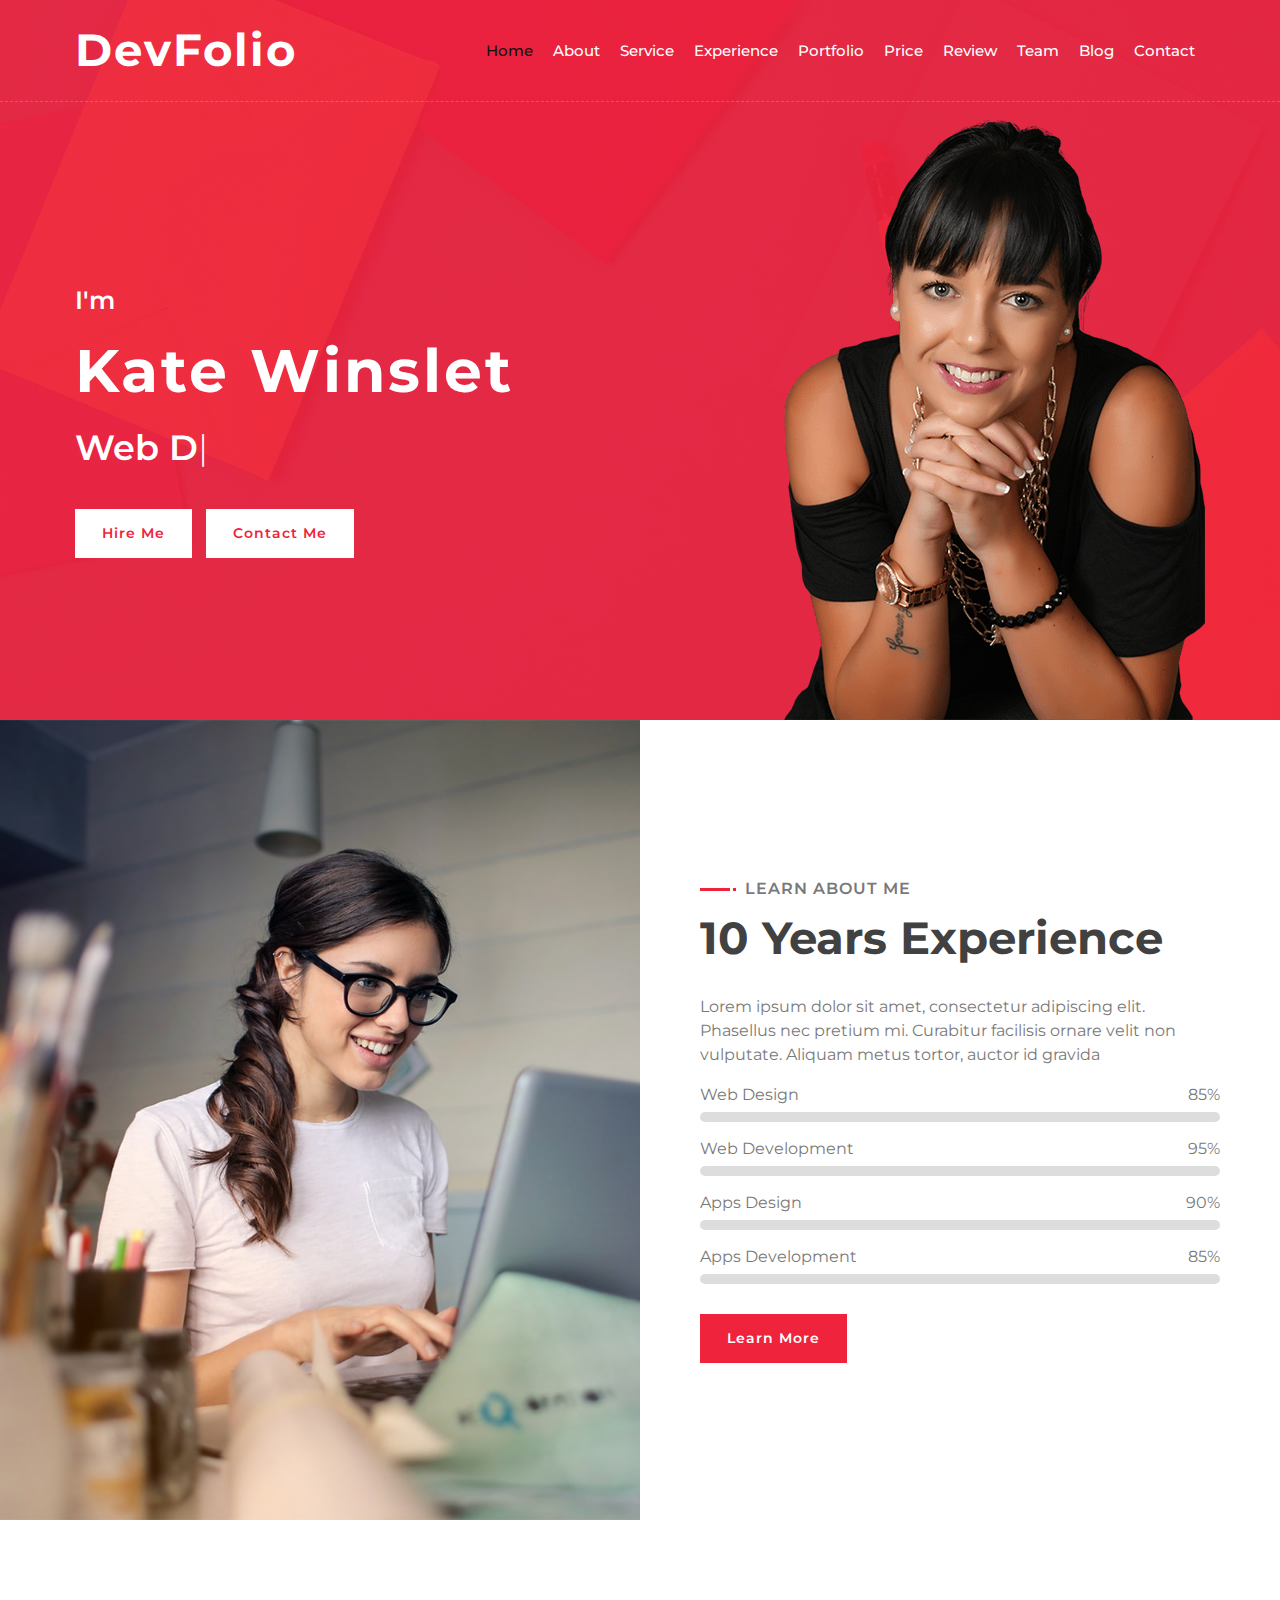
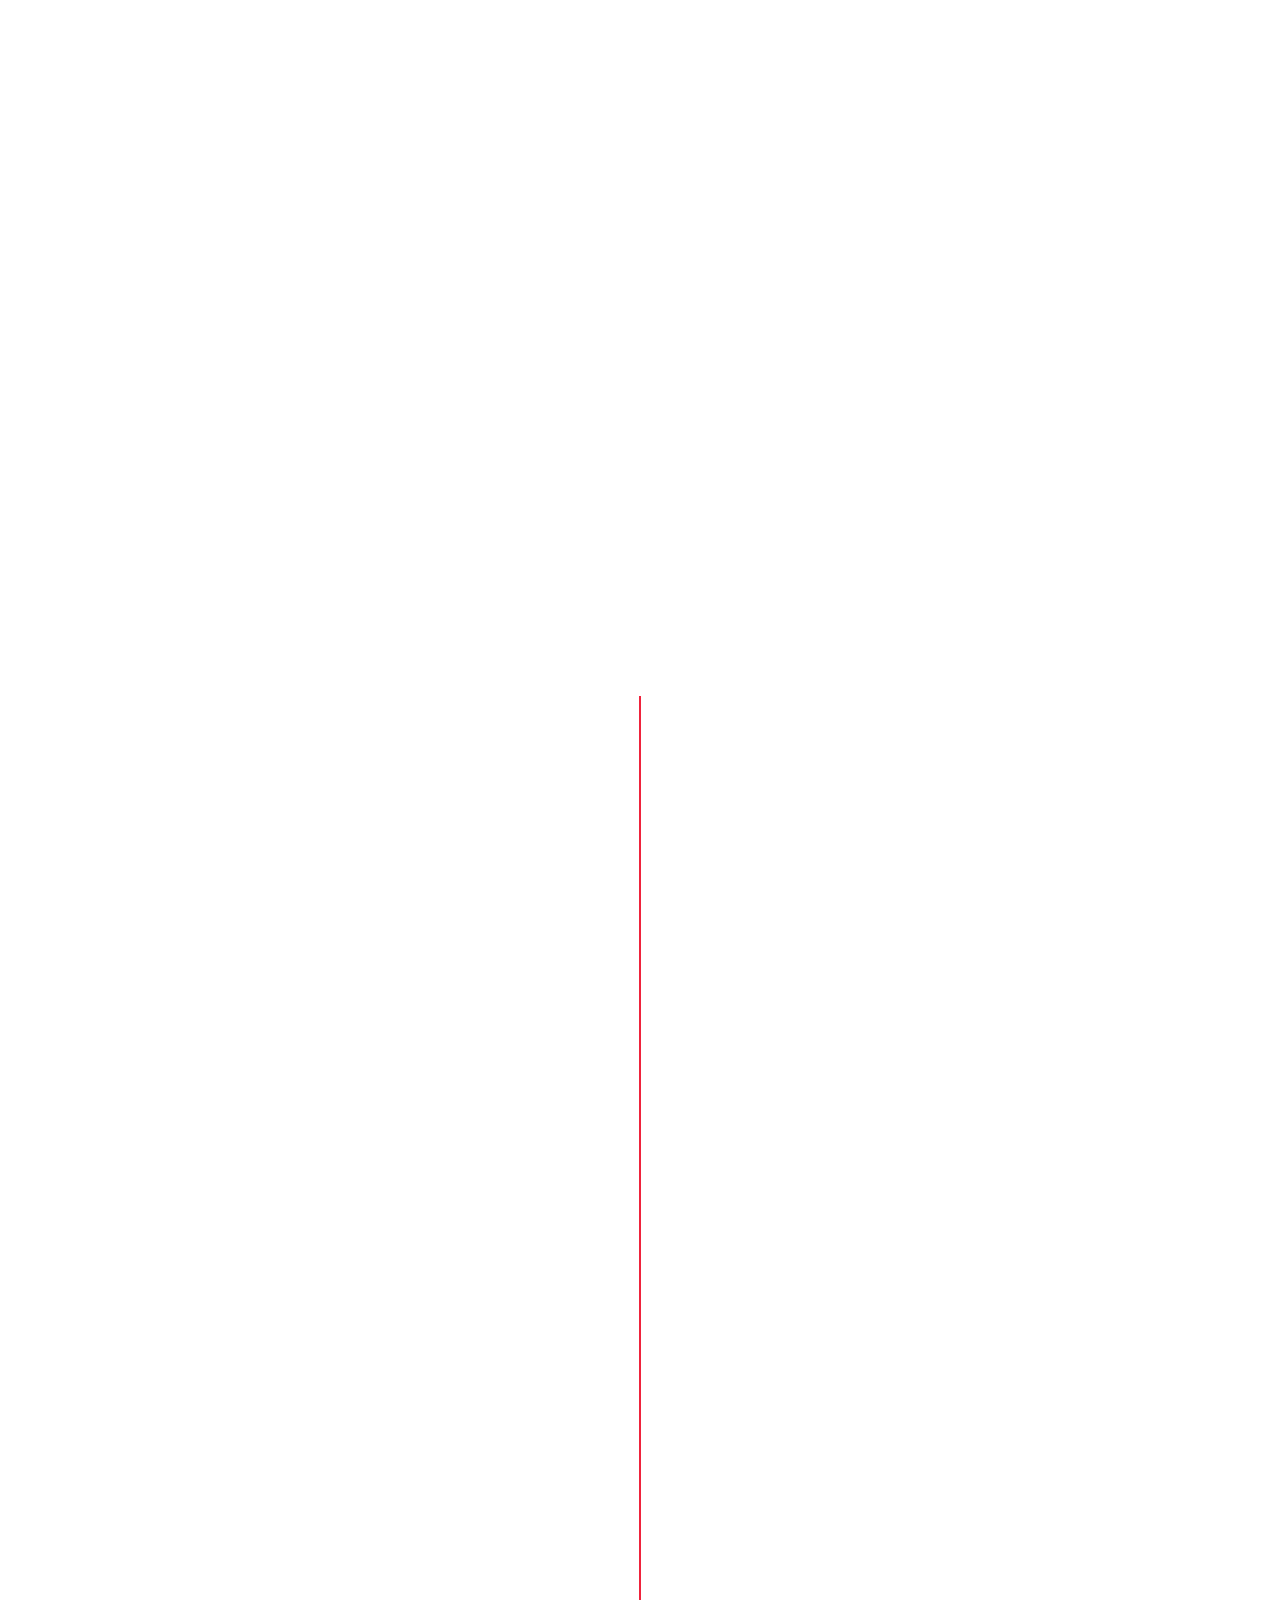
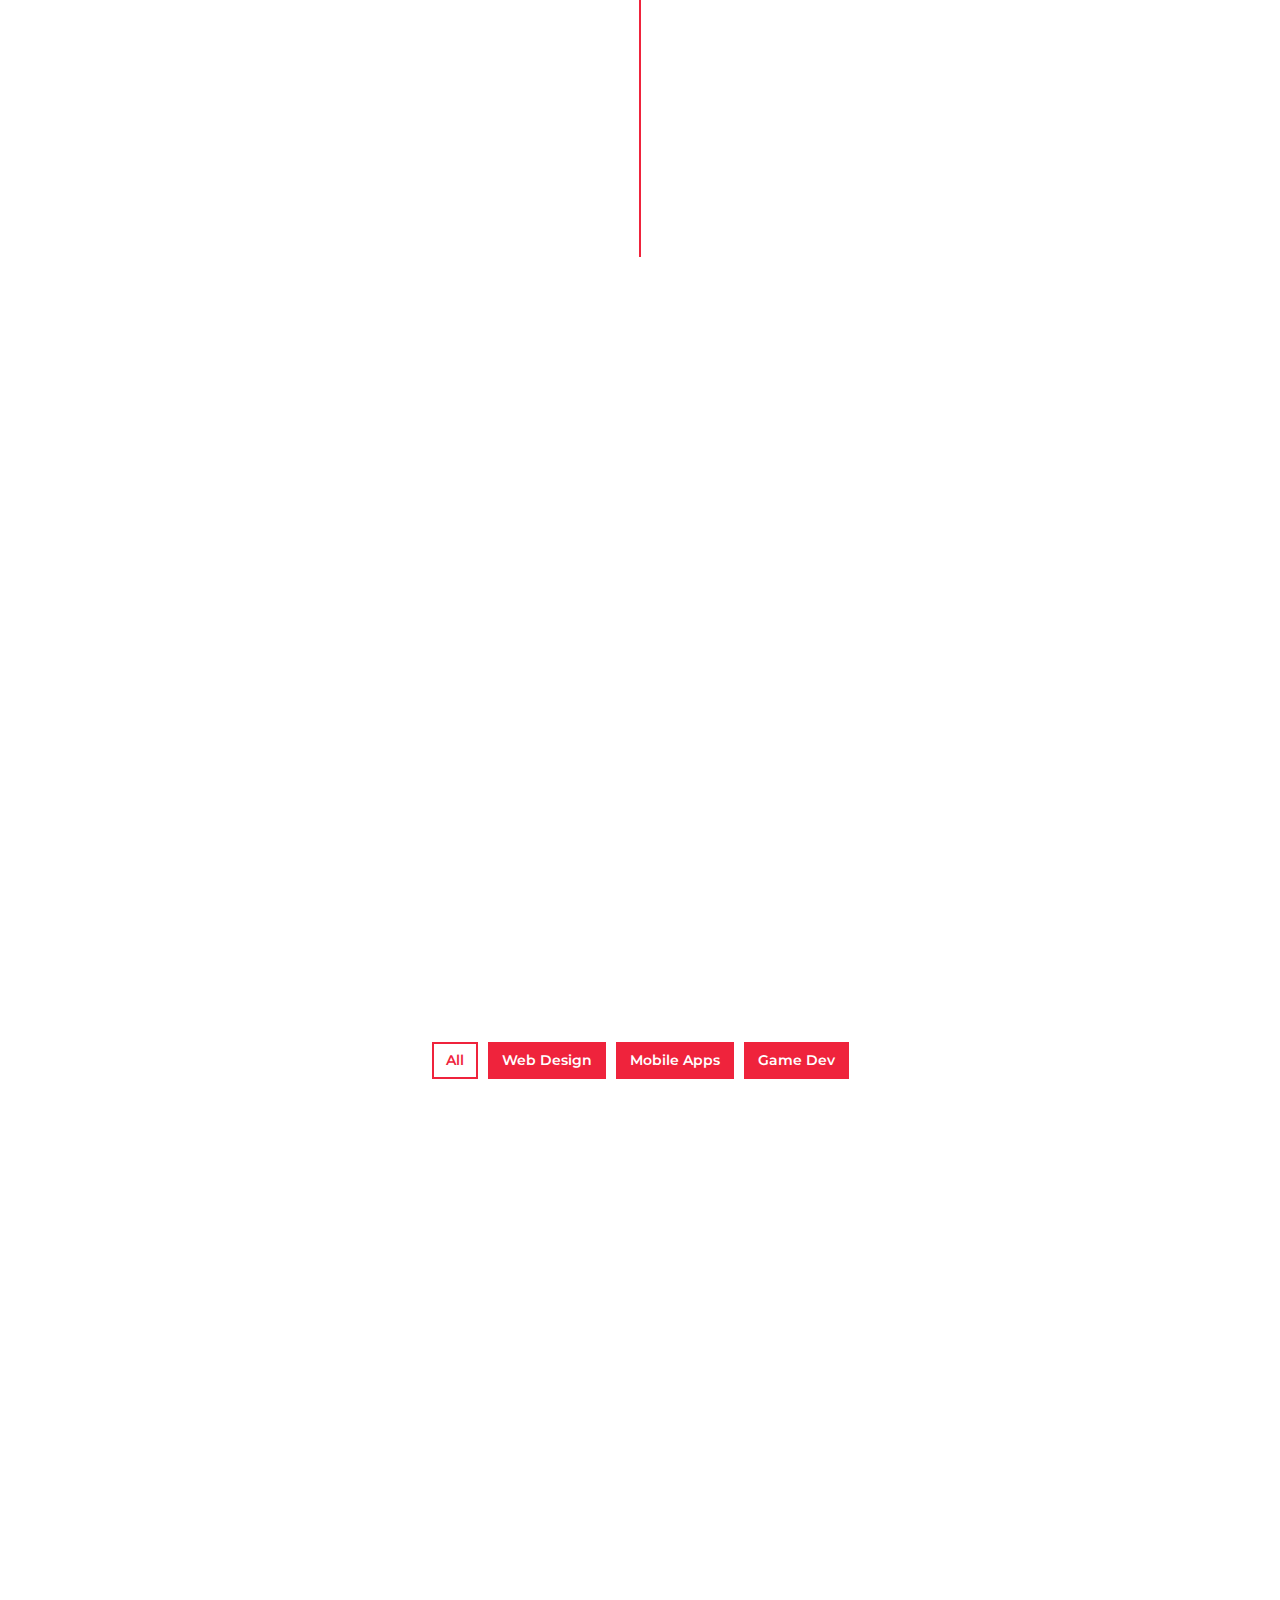
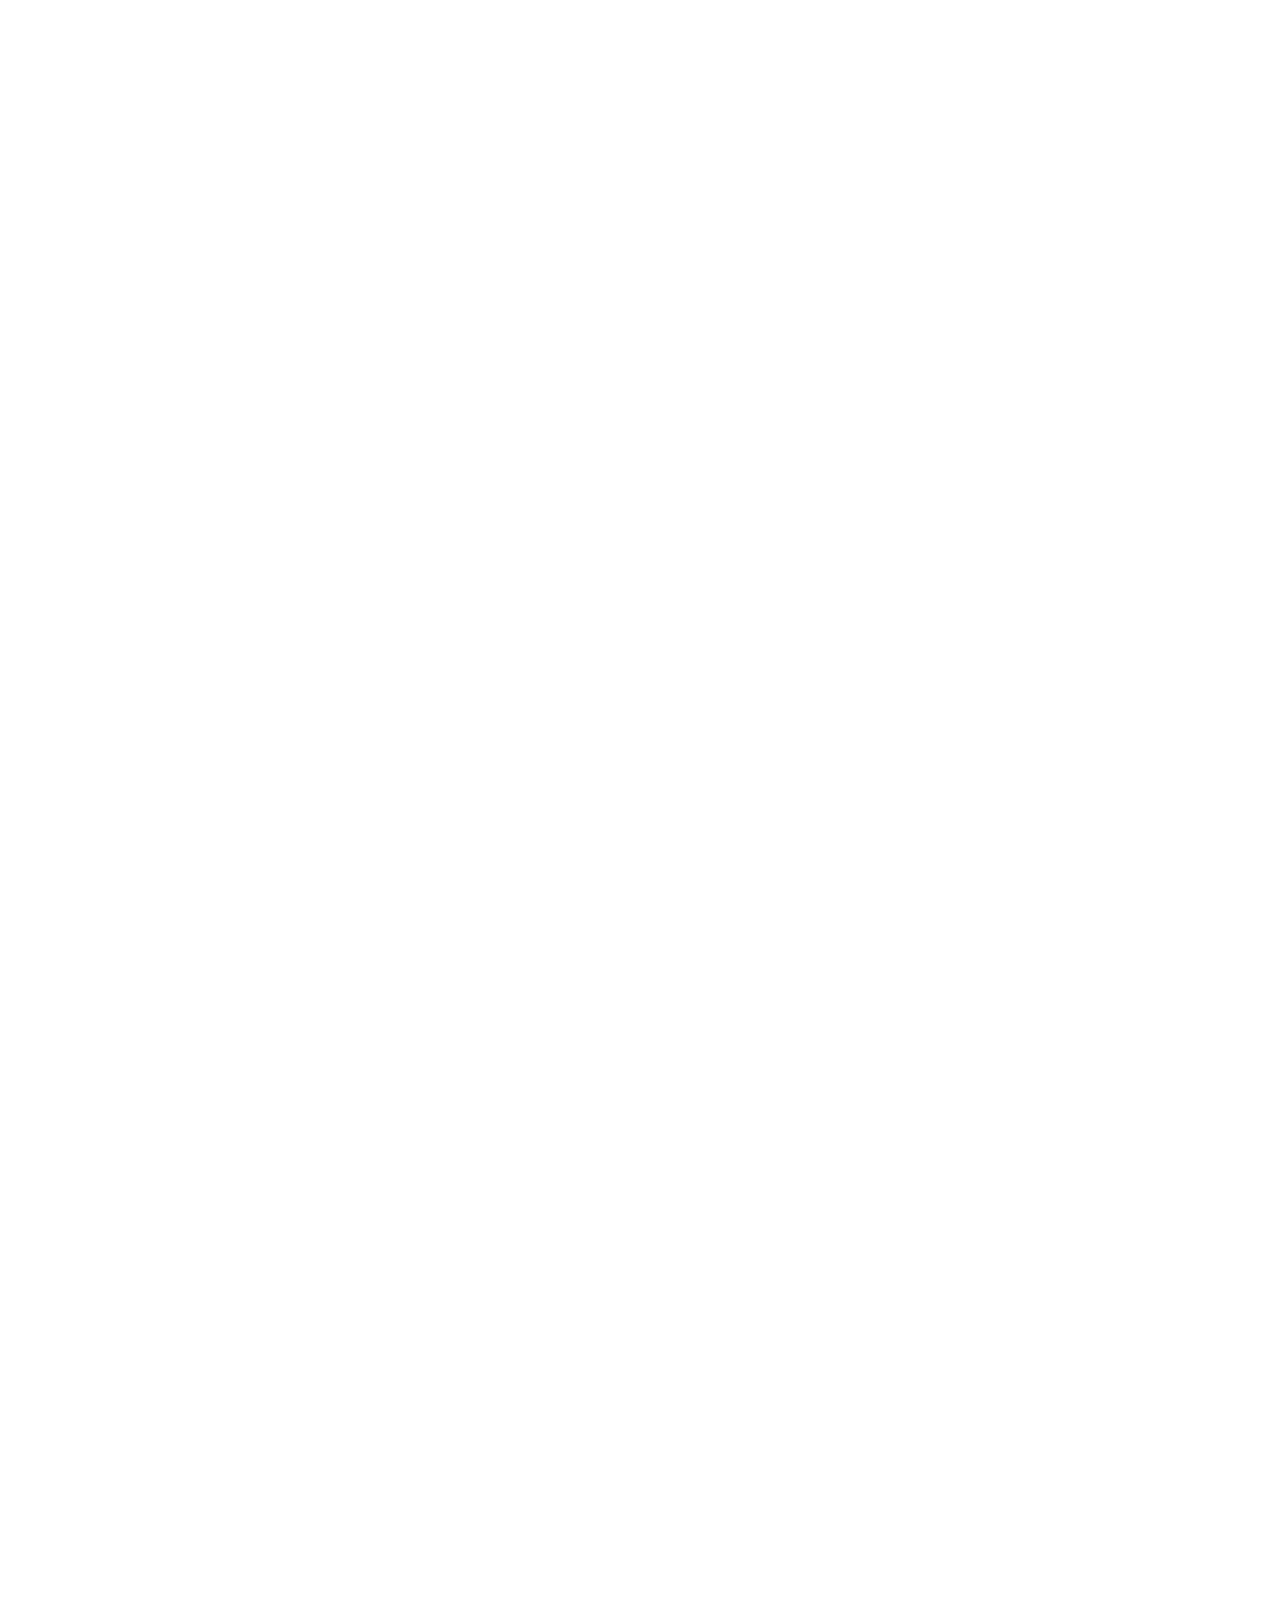
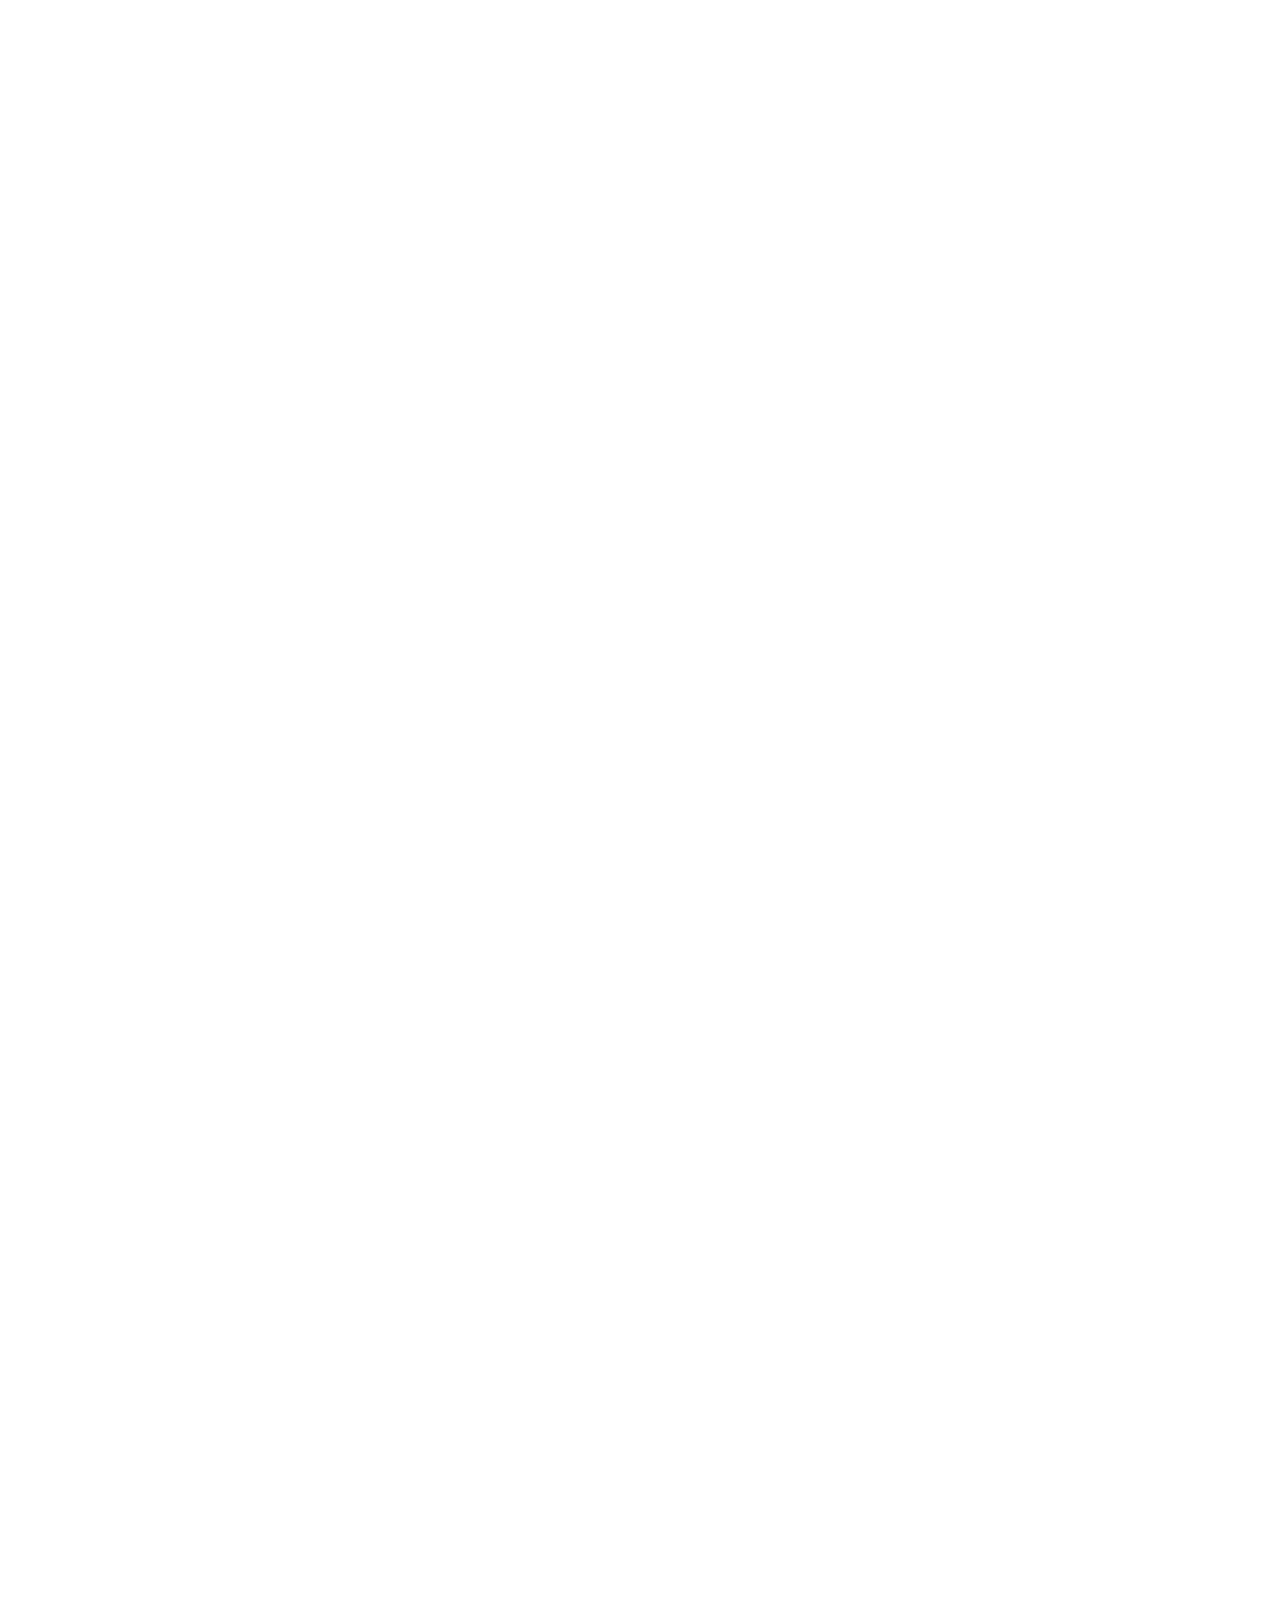
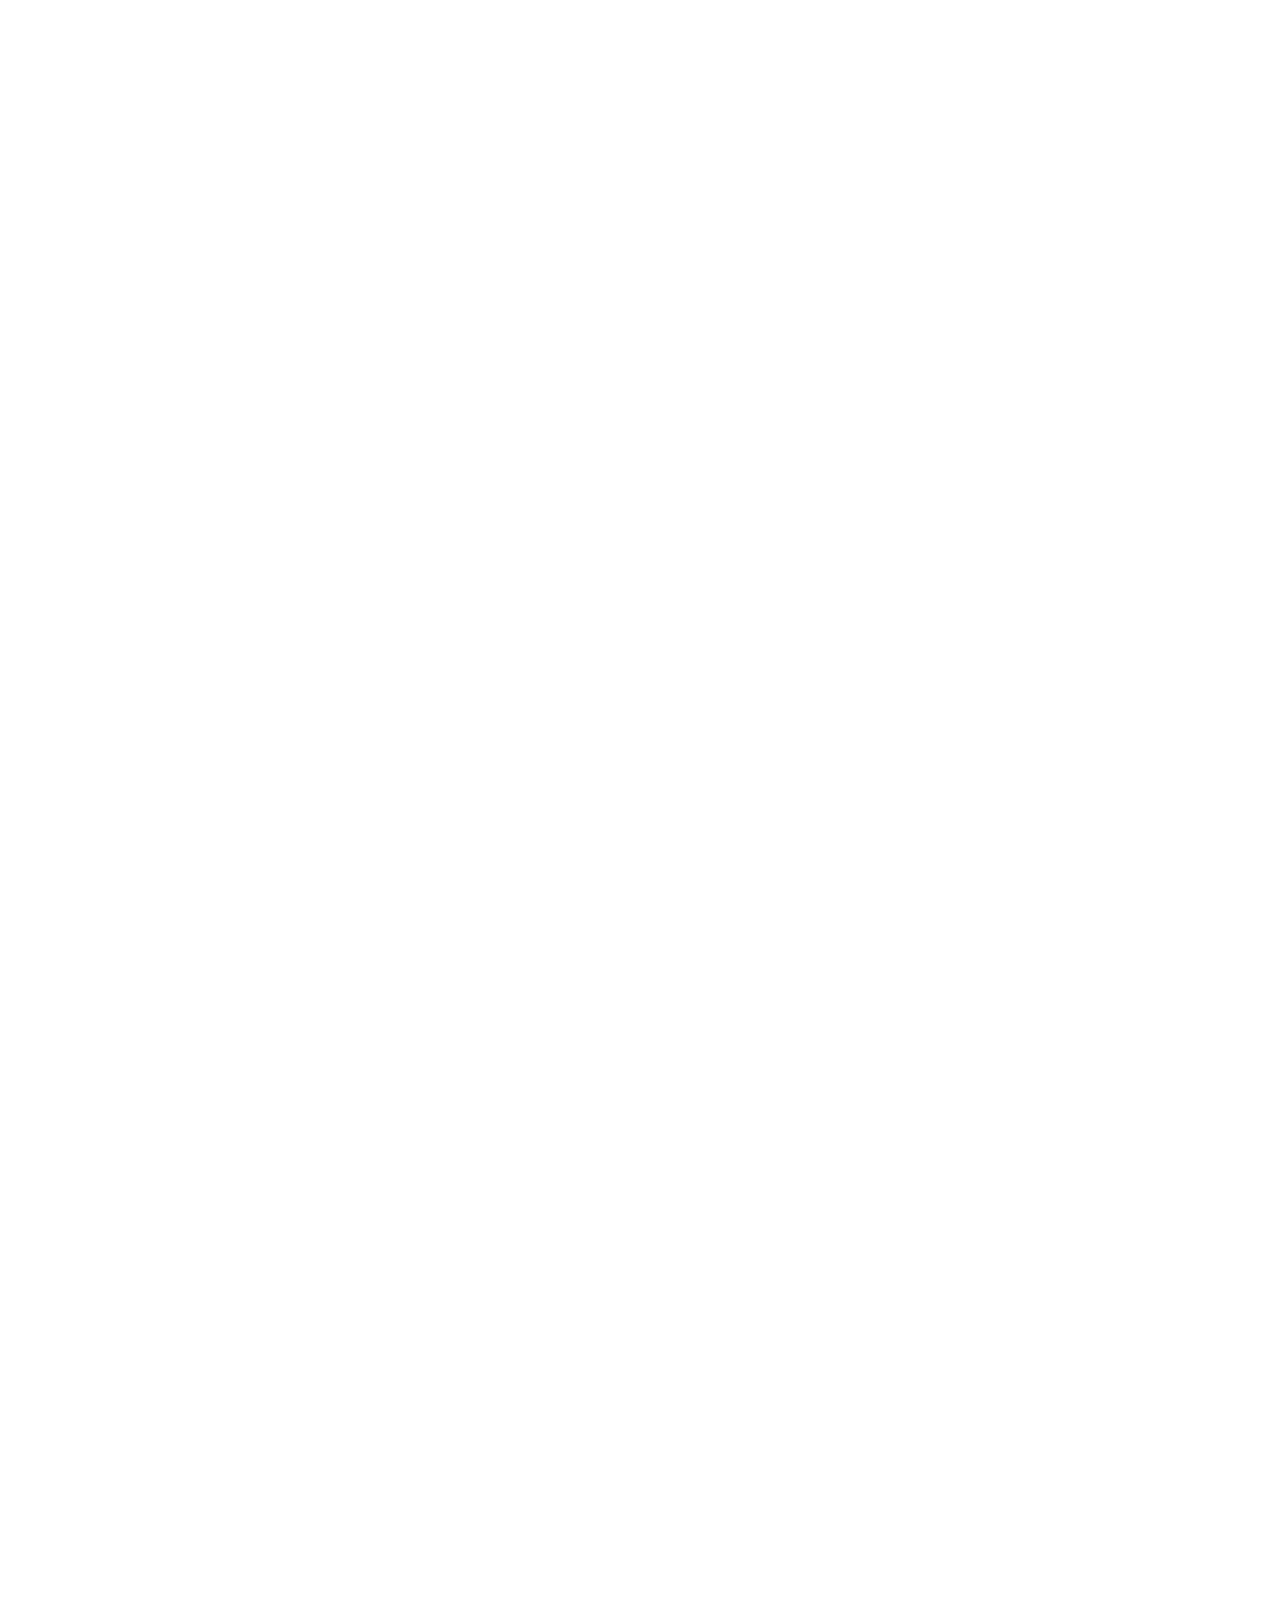
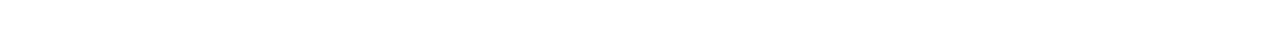
==== index.html @ ed24cd45 "site" ====
<!DOCTYPE html>
<html lang="en">
    <head>
        <meta charset="utf-8">
        <title>DevFolio - Developer Portfolio Template</title>
        <meta content="width=device-width, initial-scale=1.0" name="viewport">
        <meta content="Free Website Template" name="keywords">
        <meta content="Free Website Template" name="description">

        <!-- Favicon -->
        <link href="img/favicon.ico" rel="icon">

        <!-- Google Font -->
        <link href="https://fonts.googleapis.com/css2?family=Montserrat:wght@300;400;500;600;700&display=swap" rel="stylesheet">

        <!-- CSS Libraries -->
        <link href="https://stackpath.bootstrapcdn.com/bootstrap/4.4.1/css/bootstrap.min.css" rel="stylesheet">
        <link href="https://cdnjs.cloudflare.com/ajax/libs/font-awesome/5.10.0/css/all.min.css" rel="stylesheet">
        <link href="lib/animate/animate.min.css" rel="stylesheet">
        <link href="lib/owlcarousel/assets/owl.carousel.min.css" rel="stylesheet">
        <link href="lib/lightbox/css/lightbox.min.css" rel="stylesheet">

        <!-- Template Stylesheet -->
        <link href="css/style.css" rel="stylesheet">
    </head>

    <body data-spy="scroll" data-target=".navbar" data-offset="51">
        <!-- Nav Bar Start -->
        <div class="navbar navbar-expand-lg bg-light navbar-light">
            <div class="container-fluid">
                <a href="index.html" class="navbar-brand">DevFolio</a>
                <button type="button" class="navbar-toggler" data-toggle="collapse" data-target="#navbarCollapse">
                    <span class="navbar-toggler-icon"></span>
                </button>

                <div class="collapse navbar-collapse justify-content-between" id="navbarCollapse">
                    <div class="navbar-nav ml-auto">
                        <a href="#home" class="nav-item nav-link active">Home</a>
                        <a href="#about" class="nav-item nav-link">About</a>
                        <a href="#service" class="nav-item nav-link">Service</a>
                        <a href="#experience" class="nav-item nav-link">Experience</a>
                        <a href="#portfolio" class="nav-item nav-link">Portfolio</a>
                        <a href="#price" class="nav-item nav-link">Price</a>
                        <a href="#review" class="nav-item nav-link">Review</a>
                        <a href="#team" class="nav-item nav-link">Team</a>
                        <a href="#blog" class="nav-item nav-link">Blog</a>
                        <a href="#contact" class="nav-item nav-link">Contact</a>
                    </div>
                </div>
            </div>
        </div>
        <!-- Nav Bar End -->


        <!-- Hero Start -->
        <div class="hero" id="home">
            <div class="container-fluid">
                <div class="row align-items-center">
                    <div class="col-sm-12 col-md-6">
                        <div class="hero-content">
                            <div class="hero-text">
                                <p>I'm</p>
                                <h1>Kate Winslet</h1>
                                <h2></h2>
                                <div class="typed-text">Web Designer, Web Developer, Front End Developer, Apps Designer, Apps Developer</div>
                            </div>
                            <div class="hero-btn">
                                <a class="btn" href="">Hire Me</a>
                                <a class="btn" href="">Contact Me</a>
                            </div>
                        </div>
                    </div>
                    <div class="col-sm-12 col-md-6 d-none d-md-block">
                        <div class="hero-image">
                            <img src="img/hero.png" alt="Hero Image">
                        </div>
                    </div>
                </div>
            </div>
        </div>
        <!-- Hero End -->


        <!-- About Start -->
        <div class="about wow fadeInUp" data-wow-delay="0.1s" id="about">
            <div class="container-fluid">
                <div class="row align-items-center">
                    <div class="col-lg-6">
                        <div class="about-img">
                            <img src="img/about.jpg" alt="Image">
                        </div>
                    </div>
                    <div class="col-lg-6">
                        <div class="about-content">
                            <div class="section-header text-left">
                                <p>Learn About Me</p>
                                <h2>10 Years Experience</h2>
                            </div>
                            <div class="about-text">
                                <p>
                                    Lorem ipsum dolor sit amet, consectetur adipiscing elit. Phasellus nec pretium mi. Curabitur facilisis ornare velit non vulputate. Aliquam metus tortor, auctor id gravida
                                </p>
                            </div>
                            <div class="skills">
                                <div class="skill-name">
                                    <p>Web Design</p><p>85%</p>
                                </div>
                                <div class="progress">
                                    <div class="progress-bar" role="progressbar" aria-valuenow="85" aria-valuemin="0" aria-valuemax="100"></div>
                                </div>
                                <div class="skill-name">
                                    <p>Web Development</p><p>95%</p>
                                </div>
                                <div class="progress">
                                    <div class="progress-bar" role="progressbar" aria-valuenow="95" aria-valuemin="0" aria-valuemax="100"></div>
                                </div>
                                <div class="skill-name">
                                    <p>Apps Design</p><p>90%</p>
                                </div>
                                <div class="progress">
                                    <div class="progress-bar" role="progressbar" aria-valuenow="90" aria-valuemin="0" aria-valuemax="100"></div>
                                </div>
                                <div class="skill-name">
                                    <p>Apps Development</p><p>85%</p>
                                </div>
                                <div class="progress">
                                    <div class="progress-bar" role="progressbar" aria-valuenow="85" aria-valuemin="0" aria-valuemax="100"></div>
                                </div>
                            </div>
                            <a class="btn" href="">Learn More</a>
                        </div>
                    </div>
                </div>
            </div>
        </div>
        <!-- About End -->
        
        
        <!-- Service Start -->
        <div class="service" id="service">
            <div class="container">
                <div class="section-header text-center wow zoomIn" data-wow-delay="0.1s">
                    <p>What I do</p>
                    <h2>Awesome Quality Services</h2>
                </div>
                <div class="row">
                    <div class="col-lg-6 wow fadeInUp" data-wow-delay="0.0s">
                        <div class="service-item">
                            <div class="service-icon">
                                <i class="fa fa-laptop"></i>
                            </div>
                            <div class="service-text">
                                <h3>Web Design</h3>
                                <p>
                                    Lorem ipsum dolor sit amet elit. Phase nec preti mi. Curabi facilis ornare velit non
                                </p>
                            </div>
                        </div>
                    </div>
                    <div class="col-lg-6 wow fadeInUp" data-wow-delay="0.2s">
                        <div class="service-item">
                            <div class="service-icon">
                                <i class="fa fa-laptop-code"></i>
                            </div>
                            <div class="service-text">
                                <h3>Web Development</h3>
                                <p>
                                    Lorem ipsum dolor sit amet elit. Phase nec preti mi. Curabi facilis ornare velit non
                                </p>
                            </div>
                        </div>
                    </div>
                    <div class="col-lg-6 wow fadeInUp" data-wow-delay="0.4s">
                        <div class="service-item">
                            <div class="service-icon">
                                <i class="fab fa-android"></i>
                            </div>
                            <div class="service-text">
                                <h3>Apps Design</h3>
                                <p>
                                    Lorem ipsum dolor sit amet elit. Phase nec preti mi. Curabi facilis ornare velit non
                                </p>
                            </div>
                        </div>
                    </div>
                    <div class="col-lg-6 wow fadeInUp" data-wow-delay="0.6s">
                        <div class="service-item">
                            <div class="service-icon">
                                <i class="fab fa-apple"></i>
                            </div>
                            <div class="service-text">
                                <h3>Apps Development</h3>
                                <p>
                                    Lorem ipsum dolor sit amet elit. Phase nec preti mi. Curabi facilis ornare velit non
                                </p>
                            </div>
                        </div>
                    </div>
                </div>
            </div>
        </div>
        <!-- Service End -->
        
        
         <!-- Experience Start -->
        <div class="experience" id="experience">
            <div class="container">
                <header class="section-header text-center wow zoomIn" data-wow-delay="0.1s">
                    <p>My Resume</p>
                    <h2>Working Experience</h2>
                </header>
                <div class="timeline">
                    <div class="timeline-item left wow slideInLeft" data-wow-delay="0.1s">
                        <div class="timeline-text">
                            <div class="timeline-date">2045 - 2050</div>
                            <h2>Web Developer</h2>
                            <h4>Soft Agency, San Francisco, CA</h4>
                            <p>
                                Lorem ipsum dolor sit amet elit. Aliquam odio dolor, id luctus erat sagittis non. Ut blandit semper pretium.
                            </p>
                        </div>
                    </div>
                    <div class="timeline-item right wow slideInRight" data-wow-delay="0.1s">
                        <div class="timeline-text">
                            <div class="timeline-date">2045 - 2050</div>
                            <h2>Web Developer</h2>
                            <h4>Soft Agency, San Francisco, CA</h4>
                            <p>
                                Lorem ipsum dolor sit amet elit. Aliquam odio dolor, id luctus erat sagittis non. Ut blandit semper pretium.
                            </p>
                        </div>
                    </div>
                    <div class="timeline-item left wow slideInLeft" data-wow-delay="0.1s">
                        <div class="timeline-text">
                            <div class="timeline-date">2045 - 2050</div>
                            <h2>Web Developer</h2>
                            <h4>Soft Agency, San Francisco, CA</h4>
                            <p>
                                Lorem ipsum dolor sit amet elit. Aliquam odio dolor, id luctus erat sagittis non. Ut blandit semper pretium.
                            </p>
                        </div>
                    </div>
                    <div class="timeline-item right wow slideInRight" data-wow-delay="0.1s">
                        <div class="timeline-text">
                            <div class="timeline-date">2045 - 2050</div>
                            <h2>Web Developer</h2>
                            <h4>Soft Agency, San Francisco, CA</h4>
                            <p>
                                Lorem ipsum dolor sit amet elit. Aliquam odio dolor, id luctus erat sagittis non. Ut blandit semper pretium.
                            </p>
                        </div>
                    </div>
                    <div class="timeline-item left wow slideInLeft" data-wow-delay="0.1s">
                        <div class="timeline-text">
                            <div class="timeline-date">2045 - 2050</div>
                            <h2>Web Developer</h2>
                            <h4>Soft Agency, San Francisco, CA</h4>
                            <p>
                                Lorem ipsum dolor sit amet elit. Aliquam odio dolor, id luctus erat sagittis non. Ut blandit semper pretium.
                            </p>
                        </div>
                    </div>
                    <div class="timeline-item right wow slideInRight" data-wow-delay="0.1s">
                        <div class="timeline-text">
                            <div class="timeline-date">2045 - 2050</div>
                            <h2>Web Developer</h2>
                            <h4>Soft Agency, San Francisco, CA</h4>
                            <p>
                                Lorem ipsum dolor sit amet elit. Aliquam odio dolor, id luctus erat sagittis non. Ut blandit semper pretium.
                            </p>
                        </div>
                    </div>
                </div>
            </div>
        </div>
        <!-- Job Experience End -->
        
        
        <!-- Banner Start -->
        <div class="banner wow zoomIn" data-wow-delay="0.1s">
            <div class="container">
                <div class="section-header text-center">
                    <p>Reasonable Price</p>
                    <h2>Get A <span>Special</span> Price</h2>
                </div>
                <div class="container banner-text">
                    <p>
                        Lorem ipsum dolor sit amet, consectetur adipiscing elit. Phasellus nec pretium mi. Curabitur facilisis ornare velit non vulputate. Aliquam metus tortor, auctor id gravida condimentum, viverra quis sem. Curabitur non nisl nec nisi scelerisque maximus. 
                    </p>
                    <a class="btn">Pricing Plan</a>
                </div>
            </div>
        </div>
        <!-- Banner End -->


        <!-- Portfolio Start -->
        <div class="portfolio" id="portfolio">
            <div class="container">
                <div class="section-header text-center wow zoomIn" data-wow-delay="0.1s">
                    <p>My Portfolio</p>
                    <h2>My Excellent Portfolio</h2>
                </div>
                <div class="row">
                    <div class="col-12">
                        <ul id="portfolio-filter">
                            <li data-filter="*" class="filter-active">All</li>
                            <li data-filter=".filter-1">Web Design</li>
                            <li data-filter=".filter-2">Mobile Apps</li>
                            <li data-filter=".filter-3">Game Dev</li>
                        </ul>
                    </div>
                </div>
                <div class="row portfolio-container">
                    <div class="col-lg-4 col-md-6 col-sm-12 portfolio-item filter-1 wow fadeInUp" data-wow-delay="0.0s">
                        <div class="portfolio-wrap">
                            <div class="portfolio-img">
                                <img src="img/portfolio-1.jpg" alt="Image">
                            </div>
                            <div class="portfolio-text">
                                <h3>eCommerce Website</h3>
                                <a class="btn" href="img/portfolio-1.jpg" data-lightbox="portfolio">+</a>
                            </div>
                        </div>
                    </div>
                    <div class="col-lg-4 col-md-6 col-sm-12 portfolio-item filter-2 wow fadeInUp" data-wow-delay="0.2s">
                        <div class="portfolio-wrap">
                            <div class="portfolio-img">
                                <img src="img/portfolio-2.jpg" alt="Image">
                            </div>
                            <div class="portfolio-text">
                                <h3>Product Landing Page</h3>
                                <a class="btn" href="img/portfolio-2.jpg" data-lightbox="portfolio">+</a>
                            </div>
                        </div>
                    </div>
                    <div class="col-lg-4 col-md-6 col-sm-12 portfolio-item filter-3 wow fadeInUp" data-wow-delay="0.4s">
                        <div class="portfolio-wrap">
                            <div class="portfolio-img">
                                <img src="img/portfolio-3.jpg" alt="Image">
                            </div>
                            <div class="portfolio-text">
                                <h3>JavaScript quiz game</h3>
                                <a class="btn" href="img/portfolio-3.jpg" data-lightbox="portfolio">+</a>
                            </div>
                        </div>
                    </div>
                    <div class="col-lg-4 col-md-6 col-sm-12 portfolio-item filter-1 wow fadeInUp" data-wow-delay="0.6s">
                        <div class="portfolio-wrap">
                            <div class="portfolio-img">
                                <img src="img/portfolio-4.jpg" alt="Image">
                            </div>
                            <div class="portfolio-text">
                                <h3>JavaScript drawing</h3>
                                <a class="btn" href="img/portfolio-4.jpg" data-lightbox="portfolio">+</a>
                            </div>
                        </div>
                    </div>
                    <div class="col-lg-4 col-md-6 col-sm-12 portfolio-item filter-2 wow fadeInUp" data-wow-delay="0.8s">
                        <div class="portfolio-wrap">
                            <div class="portfolio-img">
                                <img src="img/portfolio-5.jpg" alt="Image">
                            </div>
                            <div class="portfolio-text">
                                <h3>Social Mobile Apps</h3>
                                <a class="btn" href="img/portfolio-5.jpg" data-lightbox="portfolio">+</a>
                            </div>
                        </div>
                    </div>
                    <div class="col-lg-4 col-md-6 col-sm-12 portfolio-item filter-3 wow fadeInUp" data-wow-delay="1s">
                        <div class="portfolio-wrap">
                            <div class="portfolio-img">
                                <img src="img/portfolio-6.jpg" alt="Image">
                            </div>
                            <div class="portfolio-text">
                                <h3>Company Website</h3>
                                <a class="btn" href="img/portfolio-6.jpg" data-lightbox="portfolio">+</a>
                            </div>
                        </div>
                    </div>
                </div>
            </div>
        </div>
        <!-- Portfolio End -->
        
        
        <!-- Banner Start -->
        <div class="banner wow zoomIn" data-wow-delay="0.1s">
            <div class="container">
                <div class="section-header text-center">
                    <p>Awesome Discount</p>
                    <h2>Get <span>30%</span> Discount</h2>
                </div>
                <div class="container banner-text">
                    <p>
                        Lorem ipsum dolor sit amet, consectetur adipiscing elit. Phasellus nec pretium mi. Curabitur facilisis ornare velit non vulputate. Aliquam metus tortor, auctor id gravida condimentum, viverra quis sem. Curabitur non nisl nec nisi scelerisque maximus. 
                    </p>
                    <a class="btn">Order Now</a>
                </div>
            </div>
        </div>
        <!-- Banner End -->
        
        
        <!-- Price Start -->
        <div class="price" id="price">
            <div class="container">
                <div class="section-header text-center wow zoomIn" data-wow-delay="0.1s">
                    <p>Pricing Plan</p>
                    <h2>Affordable Price</h2>
                </div>
                <div class="row">
                    <div class="col-md-4 wow fadeInUp" data-wow-delay="0.5s">
                        <div class="price-item">
                            <div class="price-header">
                                <div class="price-title">
                                    <h2>Basic</h2>
                                </div>
                                <div class="price-prices">
                                    <h2><small>$</small>49<span>/ mo</span></h2>
                                </div>
                            </div>
                            <div class="price-body">
                                <div class="price-description">
                                    <ul>
                                        <li>Bootstrap 4</li>
                                        <li>Font Awesome 5</li>
                                        <li>Responsive Design</li>
                                        <li>Browser Compatibility</li>
                                        <li>Easy To Use</li>
                                    </ul>
                                </div>
                            </div>
                            <div class="price-footer">
                                <div class="price-action">
                                    <a class="btn" href="">Order Now</a>
                                </div>
                            </div>
                        </div>
                    </div>
                    <div class="col-md-4 wow fadeInUp" data-wow-delay="0.0s">
                        <div class="price-item featured-item">
                            <div class="price-header">
                                <div class="price-title">
                                    <h2>Standard</h2>
                                </div>
                                <div class="price-prices">
                                    <h2><small>$</small>99<span>/ mo</span></h2>
                                </div>
                            </div>
                            <div class="price-body">
                                <div class="price-description">
                                    <ul>
                                        <li>Bootstrap 4</li>
                                        <li>Font Awesome 5</li>
                                        <li>Responsive Design</li>
                                        <li>Browser Compatibility</li>
                                        <li>Easy To Use</li>
                                    </ul>
                                </div>
                            </div>
                            <div class="price-footer">
                                <div class="price-action">
                                    <a class="btn" href="">Order Now</a>
                                </div>
                            </div>
                        </div>
                    </div>
                    <div class="col-md-4 wow fadeInUp" data-wow-delay="0.5s">
                        <div class="price-item">
                            <div class="price-header">
                                <div class="price-title">
                                    <h2>Premium</h2>
                                </div>
                                <div class="price-prices">
                                    <h2><small>$</small>149<span>/ mo</span></h2>
                                </div>
                            </div>
                            <div class="price-body">
                                <div class="price-description">
                                    <ul>
                                        <li>Bootstrap 4</li>
                                        <li>Font Awesome 5</li>
                                        <li>Responsive Design</li>
                                        <li>Browser Compatibility</li>
                                        <li>Easy To Use</li>
                                    </ul>
                                </div>
                            </div>
                            <div class="price-footer">
                                <div class="price-action">
                                    <a class="btn" href="">Order Now</a>
                                </div>
                            </div>
                        </div>
                    </div>
                </div>
            </div>
        </div>
        <!-- Price End -->
        
        
        <!-- Testimonial Start -->
        <div class="testimonial wow fadeInUp" data-wow-delay="0.1s" id="review">
            <div class="container">
                <div class="testimonial-icon">
                    <i class="fa fa-quote-left"></i>
                </div>
                <div class="owl-carousel testimonials-carousel">
                    <div class="testimonial-item">
                        <div class="testimonial-img">
                            <img src="img/testimonial-1.jpg" alt="Image">
                        </div>
                        <div class="testimonial-text">
                            <p>
                                Lorem ipsum dolor sit amet consec adipis elit. Etiam accums lacus eget velit tincid, quis suscip justo dictum. Lorem ipsum dolor sit amet consec adipis elit.
                            </p>
                            <h3>Customer Name</h3>
                            <h4>Profession</h4>
                        </div>
                    </div>
                    <div class="testimonial-item">
                        <div class="testimonial-img">
                            <img src="img/testimonial-2.jpg" alt="Image">
                        </div>
                        <div class="testimonial-text">
                            <p>
                                Lorem ipsum dolor sit amet consec adipis elit. Etiam accums lacus eget velit tincid, quis suscip justo dictum. Lorem ipsum dolor sit amet consec adipis elit.
                            </p>
                            <h3>Customer Name</h3>
                            <h4>Profession</h4>
                        </div>
                    </div>
                    <div class="testimonial-item">
                        <div class="testimonial-img">
                            <img src="img/testimonial-3.jpg" alt="Image">
                        </div>
                        <div class="testimonial-text">
                            <p>
                                Lorem ipsum dolor sit amet consec adipis elit. Etiam accums lacus eget velit tincid, quis suscip justo dictum. Lorem ipsum dolor sit amet consec adipis elit.
                            </p>
                            <h3>Customer Name</h3>
                            <h4>Profession</h4>
                        </div>
                    </div>
                </div>
            </div>
        </div>
        <!-- Testimonial End -->


        <!-- Team Start -->
        <div class="team" id="team">
            <div class="container">
                <div class="section-header text-center wow zoomIn" data-wow-delay="0.1s">
                    <p>My Team</p>
                    <h2>Expert Team Members</h2>
                </div>
                <div class="row">
                    <div class="col-lg-6 wow fadeInUp" data-wow-delay="0.0s">
                        <div class="team-item">
                            <div class="team-img">
                                <img src="img/team-1.jpg" alt="Image">
                            </div>
                            <div class="team-text">
                                <h2>Mollie Ross</h2>
                                <h4>Web Designer</h4>
                                <p>
                                    Lorem ipsum dolor sit amet consec adipis elit. Etiam accum lacus
                                </p>
                                <div class="team-social">
                                    <a class="btn" href=""><i class="fab fa-twitter"></i></a>
                                    <a class="btn" href=""><i class="fab fa-facebook-f"></i></a>
                                    <a class="btn" href=""><i class="fab fa-linkedin-in"></i></a>
                                    <a class="btn" href=""><i class="fab fa-instagram"></i></a>
                                </div>
                            </div>
                        </div>
                    </div>
                    <div class="col-lg-6 wow fadeInUp" data-wow-delay="0.2s">
                        <div class="team-item">
                            <div class="team-img">
                                <img src="img/team-2.jpg" alt="Image">
                            </div>
                            <div class="team-text">
                                <h2>Dylan Adams</h2>
                                <h4>Web Developer</h4>
                                <p>
                                    Lorem ipsum dolor sit amet consec adipis elit. Etiam accum lacus
                                </p>
                                <div class="team-social">
                                    <a class="btn" href=""><i class="fab fa-twitter"></i></a>
                                    <a class="btn" href=""><i class="fab fa-facebook-f"></i></a>
                                    <a class="btn" href=""><i class="fab fa-linkedin-in"></i></a>
                                    <a class="btn" href=""><i class="fab fa-instagram"></i></a>
                                </div>
                            </div>
                        </div>
                    </div>
                    <div class="col-lg-6 wow fadeInUp" data-wow-delay="0.4s">
                        <div class="team-item">
                            <div class="team-img">
                                <img src="img/team-3.jpg" alt="Image">
                            </div>
                            <div class="team-text">
                                <h2>Jennifer Page</h2>
                                <h4>Apps Designer</h4>
                                <p>
                                    Lorem ipsum dolor sit amet consec adipis elit. Etiam accum lacus
                                </p>
                                <div class="team-social">
                                    <a class="btn" href=""><i class="fab fa-twitter"></i></a>
                                    <a class="btn" href=""><i class="fab fa-facebook-f"></i></a>
                                    <a class="btn" href=""><i class="fab fa-linkedin-in"></i></a>
                                    <a class="btn" href=""><i class="fab fa-instagram"></i></a>
                                </div>
                            </div>
                        </div>
                    </div>
                    <div class="col-lg-6 wow fadeInUp" data-wow-delay="0.6s">
                        <div class="team-item">
                            <div class="team-img">
                                <img src="img/team-4.jpg" alt="Image">
                            </div>
                            <div class="team-text">
                                <h2>Josh Dunn</h2>
                                <h4>Apps Developer</h4>
                                <p>
                                    Lorem ipsum dolor sit amet consec adipis elit. Etiam accum lacus
                                </p>
                                <div class="team-social">
                                    <a class="btn" href=""><i class="fab fa-twitter"></i></a>
                                    <a class="btn" href=""><i class="fab fa-facebook-f"></i></a>
                                    <a class="btn" href=""><i class="fab fa-linkedin-in"></i></a>
                                    <a class="btn" href=""><i class="fab fa-instagram"></i></a>
                                </div>
                            </div>
                        </div>
                    </div>
                </div>
            </div>
        </div>
        <!-- Team End -->
        
        
        <!-- Contact Start -->
        <div class="contact wow fadeInUp" data-wow-delay="0.1s" id="contact">
            <div class="container-fluid">
                <div class="container">
                    <div class="row align-items-center">
                        <div class="col-md-4"></div>
                        <div class="col-md-8">
                            <div class="contact-form">
                                <div id="success"></div>
                                <form name="sentMessage" id="contactForm" novalidate="novalidate">
                                    <div class="control-group">
                                        <input type="text" class="form-control" id="name" placeholder="Your Name" required="required" data-validation-required-message="Please enter your name" />
                                        <p class="help-block"></p>
                                    </div>
                                    <div class="control-group">
                                        <input type="email" class="form-control" id="email" placeholder="Your Email" required="required" data-validation-required-message="Please enter your email" />
                                        <p class="help-block"></p>
                                    </div>
                                    <div class="control-group">
                                        <input type="text" class="form-control" id="subject" placeholder="Subject" required="required" data-validation-required-message="Please enter a subject" />
                                        <p class="help-block"></p>
                                    </div>
                                    <div class="control-group">
                                        <textarea class="form-control" id="message" placeholder="Message" required="required" data-validation-required-message="Please enter your message"></textarea>
                                        <p class="help-block"></p>
                                    </div>
                                    <div>
                                        <button class="btn" type="submit" id="sendMessageButton">Send Message</button>
                                    </div>
                                </form>
                            </div>
                        </div>
                    </div>
                </div>
            </div>
        </div>
        <!-- Contact End -->


        <!-- Blog Start -->
        <div class="blog" id="blog">
            <div class="container">
                <div class="section-header text-center wow zoomIn" data-wow-delay="0.1s">
                    <p>From Blog</p>
                    <h2>Latest Articles</h2>
                </div>
                <div class="row">
                    <div class="col-lg-6">
                        <div class="blog-item wow fadeInUp" data-wow-delay="0.1s">
                            <div class="blog-img">
                                <img src="img/blog-1.jpg" alt="Blog">
                            </div>
                            <div class="blog-text">
                                <h2>Lorem ipsum dolor sit amet</h2>
                                <div class="blog-meta">
                                    <p><i class="far fa-user"></i>Admin</p>
                                    <p><i class="far fa-list-alt"></i>Web Design</p>
                                    <p><i class="far fa-calendar-alt"></i>01-Jan-2045</p>
                                    <p><i class="far fa-comments"></i>5</p>
                                </div>
                                <p>
                                    Lorem ipsum dolor sit amet elit. Nullam commodo mattis mi. Nullam eu erat lectus. Proin viverra risus vitae luctus. Proin ut ante, vitae sapien. Fusce sem ac erat rhoncus, ornare mattis nisl massa et eros vitae pulvin
                                </p>
                                <a class="btn" href="">Read More <i class="fa fa-angle-right"></i></a>
                            </div>
                        </div>
                    </div>
                    <div class="col-lg-6">
                        <div class="blog-item wow fadeInUp" data-wow-delay="0.3s">
                            <div class="blog-img">
                                <img src="img/blog-2.jpg" alt="Blog">
                            </div>
                            <div class="blog-text">
                                <h2>Lorem ipsum dolor sit amet</h2>
                                <div class="blog-meta">
                                    <p><i class="far fa-user"></i>Admin</p>
                                    <p><i class="far fa-list-alt"></i>Apps Design</p>
                                    <p><i class="far fa-calendar-alt"></i>01-Jan-2045</p>
                                    <p><i class="far fa-comments"></i>10</p>
                                </div>
                                <p>
                                    Lorem ipsum dolor sit amet elit. Nullam commodo mattis mi. Nullam eu erat lectus. Proin viverra risus vitae luctus. Proin ut ante, vitae sapien. Fusce sem ac erat rhoncus, ornare mattis nisl massa et eros vitae pulvin
                                </p>
                                <a class="btn" href="">Read More <i class="fa fa-angle-right"></i></a>
                            </div>
                        </div>
                    </div>
                </div>
            </div>
        </div>
        <!-- Blog End -->


        <!-- Footer Start -->
        <div class="footer wow fadeIn" data-wow-delay="0.3s">
            <div class="container-fluid">
                <div class="container">
                    <div class="footer-info">
                        <h2>Kate Winslet</h2>
                        <h3>123 Street, New York, USA</h3>
                        <div class="footer-menu">
                            <p>+012 345 67890</p>
                            <p>info@example.com</p>
                        </div>
                        <div class="footer-social">
                            <a href=""><i class="fab fa-twitter"></i></a>
                            <a href=""><i class="fab fa-facebook-f"></i></a>
                            <a href=""><i class="fab fa-youtube"></i></a>
                            <a href=""><i class="fab fa-instagram"></i></a>
                            <a href=""><i class="fab fa-linkedin-in"></i></a>
                        </div>
                    </div>
                </div>
                <div class="container copyright">
                    <p>&copy; <a href="#">Your Site Name</a>, All Right Reserved | Designed By <a href="https://htmlcodex.com">HTML Codex</a></p>
                </div>
            </div>
        </div>
        <!-- Footer End -->
        
        
        <!-- Back to top button -->
        <a href="#" class="btn back-to-top"><i class="fa fa-chevron-up"></i></a>
        
        
        <!-- Pre Loader -->
        <div id="loader" class="show">
            <div class="loader"></div>
        </div>

        
        <!-- JavaScript Libraries -->
        <script src="https://code.jquery.com/jquery-3.4.1.min.js"></script>
        <script src="https://stackpath.bootstrapcdn.com/bootstrap/4.4.1/js/bootstrap.bundle.min.js"></script>
        <script src="lib/easing/easing.min.js"></script>
        <script src="lib/wow/wow.min.js"></script>
        <script src="lib/waypoints/waypoints.min.js"></script>
        <script src="lib/typed/typed.min.js"></script>
        <script src="lib/owlcarousel/owl.carousel.min.js"></script>
        <script src="lib/isotope/isotope.pkgd.min.js"></script>
        <script src="lib/lightbox/js/lightbox.min.js"></script>
        
        <!-- Contact Javascript File -->
        <script src="mail/jqBootstrapValidation.min.js"></script>
        <script src="mail/contact.js"></script>

        <!-- Template Javascript -->
        <script src="js/main.js"></script>
    </body>
</html>
---- css/style.css ----
/*******************************/
/********* General CSS *********/
/*******************************/
body {
    color: #797979;
    background: #ffffff;
    font-family: 'Montserrat', sans-serif;
}

h1,
h2, 
h3, 
h4,
h5, 
h6 {
    color: #414141;
}

a {
    color: #313131;
    transition: .3s;
}

a:hover,
a:active,
a:focus {
    color: #EF233C;
    outline: none;
    text-decoration: none;
}

.btn:focus,
.form-control:focus {
    box-shadow: none;
}

.container-fluid {
    max-width: 1366px;
}

.btn {
    padding: 12px 25px;
    font-size: 14px;
    font-weight: 600;
    letter-spacing: 1px;
    color: #ffffff;
    background: #EF233C;
    border: 2px solid transparent;
    border-radius: 0;
    box-shadow: inset 0 0 0 50px #EF233C;
    transition: ease-out 0.3s;
    -webkit-transition: ease-out 0.3s;
    -moz-transition: ease-out 0.3s;
}

.btn:hover {
    color: #EF233C;
    background: transparent;
    box-shadow: inset 0 0 0 0 #EF233C;
    border-color: #EF233C;
}

#loader {
    position: fixed;
    top: 0;
    right: 0;
    bottom: 0;
    left: 0;
    display: flex;
    align-items: center;
    justify-content: center;
    background: #ffffff;
    opacity: 0;
    visibility: hidden;
    -webkit-transition: opacity .3s ease-out, visibility 0s linear .3s;
    -o-transition: opacity .3s ease-out, visibility 0s linear .3s;
    transition: opacity .3s ease-out, visibility 0s linear .3s;
    z-index: 999;
}

#loader.show {
    -webkit-transition: opacity .6s ease-out, visibility 0s linear 0s;
    -o-transition: opacity .6s ease-out, visibility 0s linear 0s;
    transition: opacity .6s ease-out, visibility 0s linear 0s;
    visibility: visible;
    opacity: 1;
}

#loader .loader {
    position: relative;
    width: 45px;
    height: 45px;
    border: 5px solid #dddddd;
    border-top: 5px solid #EF233C;
    border-radius: 50%;
    -webkit-animation: spin 2s linear infinite;
    animation: spin 2s linear infinite;
}

@-webkit-keyframes spin {
    0% { -webkit-transform: rotate(0deg); }
    100% { -webkit-transform: rotate(360deg); }
}

@keyframes spin {
    0% { transform: rotate(0deg); }
    100% { transform: rotate(360deg); }
}

.back-to-top {
    position: fixed;
    display: none;
    width: 44px;
    height: 44px;
    padding: 8px 0;
    text-align: center;
    line-height: 1;
    font-size: 22px;
    right: 15px;
    bottom: 15px;
    z-index: 9;
}

.back-to-top i {
    color: #ffffff;
}

.back-to-top:hover i {
    color: #414141;
}


/**********************************/
/*********** Nav Bar CSS **********/
/**********************************/
.navbar {
    position: relative;
    transition: .5s;
    z-index: 999;
}

.navbar.nav-sticky {
    position: fixed;
    top: 0;
    width: 100%;
    box-shadow: 0 2px 5px rgba(0, 0, 0, .3);
}

.navbar .navbar-brand {
    margin: 0;
    font-size: 45px;
    line-height: 0px;
    font-weight: 700;
    letter-spacing: 2px;
    transition: .5s;
    
}

.navbar .navbar-brand img {
    max-width: 100%;
    max-height: 40px;
}

.navbar .dropdown-menu {
    margin-top: 0;
    border: 0;
    border-radius: 0;
    background: #f8f9fa;
}

@media (min-width: 992px) {
    .navbar {
        position: absolute;
        width: 100%;
        padding: 30px 60px;
        background: transparent !important;
        border-bottom: 1px dashed rgba(256, 256, 256, .2);
        z-index: 9;
    }
    
    .navbar.nav-sticky {
        padding: 10px 60px;
        background: #ffffff !important;
    }
    
    .navbar .navbar-brand {
        color: #ffffff;
    }
    
    .navbar.nav-sticky .navbar-brand {
        color: #EF233C;
    }

    .navbar-light .navbar-nav .nav-link,
    .navbar-light .navbar-nav .nav-link:focus {
        padding: 10px 10px 8px 10px;
        color: #ffffff;
        font-size: 15px;
        font-weight: 500;
    }
    
    .navbar-light.nav-sticky .navbar-nav .nav-link,
    .navbar-light.nav-sticky .navbar-nav .nav-link:focus {
        color: #414141;
    }

    .navbar-light .navbar-nav .nav-link:hover,
    .navbar-light .navbar-nav .nav-link.active {
        color: #111111;
    }
    
    .navbar-light.nav-sticky .navbar-nav .nav-link:hover,
    .navbar-light.nav-sticky .navbar-nav .nav-link.active {
        color: #EF233C;
    }
}

@media (max-width: 991.98px) {   
    .navbar {
        padding: 15px;
        background: #ffffff !important;
    }
    
    .navbar .navbar-brand {
        color: #EF233C;
    }
    
    .navbar .navbar-nav {
        margin-top: 15px;
    }
    
    .navbar a.nav-link {
        padding: 5px;
    }
    
    .navbar .dropdown-menu {
        box-shadow: none;
    }
}


/*******************************/
/********** Hero CSS ***********/
/*******************************/
.hero {
    position: relative;
    width: 100%;
    margin-bottom: 45px;
    padding: 120px 0 0 0;
    overflow: hidden;
    background: linear-gradient(rgba(239, 35, 60, .95), rgba(239, 35, 60, .95)), url(../img/hero-bg.jpg);
    background-position: center;
    background-repeat: no-repeat;
    background-size: cover;
}

.hero .container-fluid {
    padding: 0;
}

.hero .hero-image {
    position: relative;
    text-align: right;
    padding-right: 75px;
}

.hero .hero-image img {
    max-width: 80%;
    max-height: 80%;
}

.hero .hero-content {
    position: relative;
    padding-left: 75px;
    display: flex;
    align-items: flex-start;
    justify-content: center;
    flex-direction: column;
}

.hero .hero-text p {
    color: #ffffff;
    font-size: 25px;
    font-weight: 600;
    margin-bottom: 15px;
}

.hero .hero-text h1 {
    color: #ffffff;
    font-size: 60px;
    font-weight: 700;
    letter-spacing: 3px;
    margin-bottom: 15px;
}

.hero .hero-text h2 {
    display: inline-block;
    margin: 0;
    height: 35px;
    color: #ffffff;
    font-size: 35px;
    font-weight: 600;
}

.hero .hero-text .typed-text {
    display: none;
}

.hero .hero-text .typed-cursor {
    font-size: 35px;
    font-weight: 300;
    color: #ffffff;
}

.hero .hero-btn .btn {
    margin-top: 35px;
    color: #EF233C;
    background: #ffffff;
    box-shadow: inset 0 0 0 50px #ffffff;
}

.hero .hero-btn .btn:hover {
    color: #ffffff;
    background: transparent;
    box-shadow: inset 0 0 0 0 #ffffff;
    border-color: #ffffff;
}

.hero .hero-btn .btn:first-child {
    margin-right: 10px;
}

@media (max-width: 991.98px) {
    .hero {
        padding-top: 60px;
    }
    
    .hero .hero-content {
        padding: 0 15px;
    }
    
    .hero .hero-text p {
        font-size: 20px;
    }
    
    .hero .hero-text h1 {
        font-size: 45px;
    }
    
    .hero .hero-text h2 {
        font-size: 25px;
        height: 25px;
    }
    
    .hero .hero-btn .btn {
        padding: 12px 30px;
        letter-spacing: 1px;
    }
}

@media (max-width: 767.98px) {
    .hero {
        padding-top: 60px;
        padding-bottom: 60px;
    }
    
    .hero,
    .hero .hero-text,
    .hero .hero-btn {
        width: 100%;
        text-align: center;
    }
    
    .hero .hero-text p {
        font-size: 18px;
    }
    
    .hero .hero-text h1 {
        font-size: 35px;
    }
    
    .hero .hero-text h2 {
        font-size: 22px;
        height: 22px;
    }
    
    .hero .hero-btn .btn {
        padding: 10px 15px;
        letter-spacing: 1px;
    }
}

@media (max-width: 575.98px) {
    .hero .hero-text p {
        font-size: 16px;
    }
    
    .hero .hero-text h1 {
        font-size: 30px;
    }
    
    .hero .hero-text h2 {
        font-size: 18px;
        height: 18px;
    }
    
    .hero .hero-btn .btn {
        padding: 8px 10px;
        letter-spacing: 0;
    }
}


/*******************************/
/******* Section Header ********/
/*******************************/
.section-header {
    position: relative;
    margin-bottom: 45px;
}

.section-header p {
    display: inline-block;
    margin: 0 30px;
    margin-bottom: 10px;
    padding-left: 15px;
    position: relative;
    font-size: 16px;
    font-weight: 600;
    letter-spacing: 1px;
    text-transform: uppercase;
    background: #ffffff;
}

.section-header p::before {
    position: absolute;
    content: "";
    height: 3px;
    top: 11px;
    right: 0;
    left: -30px;
    background: #EF233C;
    z-index: -1;
}

.section-header p::after {
    position: absolute;
    content: "";
    width: 3px;
    height: 3px;
    top: 11px;
    left: 3px;
    background: #EF233C;
    z-index: 1;
}

.section-header h2 {
    margin: 0;
    position: relative;
    font-size: 45px;
    font-weight: 700;
}

@media (max-width: 767.98px) {
    .section-header h2 {
        font-size: 30px;
    }
}


/*******************************/
/********** About CSS **********/
/*******************************/
.about {
    position: relative;
    width: 100%;
    margin: -45px 0 45px 0;
}

.about .col-lg-6 {
    padding: 0;
}

.about .section-header {
    margin-bottom: 30px;
}

.about .about-img {
    position: relative;
    height: 100%;
}

.about .about-img img {
    position: relative;
    width: 100%;
    height: 100%;
    object-fit: cover;
}

.about .about-content {
    padding: 0 60px;
}

.about .about-text p {
    font-size: 16px;
}

.about .skills {
    margin-bottom: 30px;
}

.about .skill-name {
    margin-top: 15px;
}

.about .skill-name p {
    display: inline-block;
    margin-bottom: 5px;
    font-size: 16px;
    font-weight: 400;
}

.about .skill-name p:last-child {
    float: right;
}

.about .progress {
    height: 10px;
    border-radius: 10px;
    background: #dddddd;
}

.about .progress .progress-bar {
    width: 0px;
    background: #EF233C;
    border-radius: 10px;
    transition: 2s;
}

.about .about-text a.btn {
    margin-top: 15px;
}

@media (max-width: 991.98px) {
    .about .about-content {
        padding: 45px 15px 0 15px;
    }
}


/*******************************/
/******* Experience CSS ********/
/*******************************/
.experience {
    position: relative;
    padding: 45px 0 15px 0;
}

.experience .timeline {
    position: relative;
    width: 100%;
}

.experience .timeline::after {
    content: '';
    position: absolute;
    width: 2px;
    background: #EF233C;
    top: 0;
    bottom: 0;
    left: 50%;
    margin-left: -1px;
}

.experience .timeline .timeline-item {
    position: relative;
    background: inherit;
    width: 50%;
    margin-bottom: 30px;
}

.experience .timeline .timeline-item.left {
    left: 0;
    padding-right: 30px;
}

.experience .timeline .timeline-item.right {
    left: 50%;
    padding-left: 30px;
}

.experience .timeline .timeline-item::after {
    content: '';
    position: absolute;
    width: 16px;
    height: 16px;
    top: 48px;
    right: -8px;
    background: #ffffff;
    border: 2px solid #EF233C;
    border-radius: 16px;
    z-index: 1;
}

.experience .timeline .timeline-item.right::after {
    left: -8px;
}

.experience .timeline .timeline-item::before {
  content: '';
  position: absolute;
  width: 0;
  height: 0;
  top: 46px;
  right: 10px;
  z-index: 1;
  border: 10px solid;
  border-color: transparent transparent transparent #dddddd;
}

.experience .timeline .timeline-item.right::before {
  left: 10px;
  border-color: transparent #dddddd transparent transparent;
}

.experience .timeline .timeline-date {
    position: absolute;
    width: 100%;
    top: 44px;
    font-size: 16px;
    font-weight: 600;
    color: #EF233C;
    text-transform: uppercase;
    letter-spacing: 1px;
    z-index: 1;
}

.experience .timeline .timeline-item.left .timeline-date {
    text-align: left;
    left: calc(100% + 55px);
}

.experience .timeline .timeline-item.right .timeline-date {
    text-align: right;
    right: calc(100% + 55px);
}

.experience .timeline .timeline-text {
    padding: 30px;
    background: #ffffff;
    position: relative;
    border-right: 5px solid #dddddd;
    box-shadow: 0 0 60px rgba(0, 0, 0, .08);
}

.experience .timeline .timeline-item.right .timeline-text {
    border-right: none;
    border-left: 5px solid #dddddd;
}

.experience .timeline .timeline-text h2 {
    margin: 0 0 5px 0;
    font-size: 22px;
    font-weight: 600;
}

.experience .timeline .timeline-text h4 {
    margin: 0 0 10px 0;
    font-size: 16px;
    font-style: italic;
    font-weight: 400;
}

.experience .timeline .timeline-text p {
    margin: 0;
    font-size: 16px;
}

@media (max-width: 767.98px) {
    .experience .timeline::after {
        left: 8px;
    }

    .experience .timeline .timeline-item {
        width: 100%;
        padding-left: 38px;
    }
    
    .experience .timeline .timeline-item.left {
        padding-right: 0;
    }
    
    .experience .timeline .timeline-item.right {
        left: 0%;
        padding-left: 38px;
    }

    .experience .timeline .timeline-item.left::after, 
    .experience .timeline .timeline-item.right::after {
        left: 0;
    }
    
    .experience .timeline .timeline-item.left::before,
    .experience .timeline .timeline-item.right::before {
        left: 18px;
        border-color: transparent #dddddd transparent transparent;
    }
    
    .experience .timeline .timeline-item.left .timeline-date,
    .experience .timeline .timeline-item.right .timeline-date {
        position: relative;
        top: 0;
        right: auto;
        left: 0;
        text-align: left;
        margin-bottom: 10px;
    }
    
    .experience .timeline .timeline-item.left .timeline-text,
    .experience .timeline .timeline-item.right .timeline-text {
        border-right: none;
        border-left: 5px solid #dddddd;
    }
}


/*******************************/
/********* Service CSS *********/
/*******************************/
.service {
    position: relative;
    width: 100%;
    padding: 45px 0 15px 0;
}

.service .service-item {
    position: relative;
    margin-bottom: 30px;
    display: flex;
    align-items: center;
    box-shadow: inset 0 0 0 0 transparent;
    transition: ease-out 0.5s;
}

.service .service-item:hover {
    box-shadow: inset 800px 0 0 0 #EF233C;
}

.service .service-icon {
    position: relative;
    width: 150px;
    min-height: 150px;
    display: flex;
    align-items: center;
    justify-content: center;
    border: 1px solid #EF233C;
    background: #ffffff;
}

.service .service-icon i {
    position: relative;
    font-size: 60px;
    color: #EF233C;
    transition: .3s;
}

.service .service-item:hover i {
    font-size: 75px;
}

.service .service-text {
    position: relative;
    width: calc(100% - 120px);
    padding: 0 30px;
}

.service .service-text h3 {
    margin-bottom: 10px;
    font-size: 20px;
    font-weight: 600;
    transition: 1s;
}

.service .service-text p {
    margin: 0;
    font-size: 16px;
    transition: 1s;
}

.service .service-item:hover .service-text h3,
.service .service-item:hover .service-text p {
    color: #ffffff;
}

@media (max-width: 575.98px) {
    .service .service-text h3 {
        font-size: 16px;
        margin-bottom: 5px;
    }
    
    .service .service-text p {
        font-size: 14px;
    }
}


/*******************************/
/******** Portfolio CSS ********/
/*******************************/
.portfolio {
    position: relative;
    padding: 45px 0 15px 0;
}

.portfolio #portfolio-filter {
    padding: 0;
    margin: -15px 0 25px 0;
    list-style: none;
    font-size: 0;
    text-align: center;
}

.portfolio #portfolio-filter li {
    cursor: pointer;
    display: inline-block;
    margin: 5px;
    padding: 6px 12px;
    font-size: 14px;
    font-weight: 600;
    color: #ffffff;
    background: #EF233C;
    border: 2px solid transparent;
    border-radius: 0;
    box-shadow: inset 0 0 0 50px #EF233C;
    transition: ease-out 0.3s;
    -webkit-transition: ease-out 0.3s;
    -moz-transition: ease-out 0.3s;
}

.portfolio #portfolio-filter li:hover,
.portfolio #portfolio-filter li.filter-active {
    color: #EF233C;
    background: transparent;
    box-shadow: inset 0 0 0 0 #EF233C;
    border-color: #EF233C;
}

.portfolio .portfolio-item {
    position: relative;
}

.portfolio .portfolio-wrap {
    position: relative;
    width: 100%;
}

.portfolio .portfolio-img {
    position: relative;
    overflow: hidden;
}

.portfolio .portfolio-img img {
    position: relative;
    width: 100%; 
    height: 100%; 
    object-fit: cover;
    transform: scale(1.1);
    transition: .5s;
}

.portfolio .portfolio-item:hover img {
    margin-left: 15px;
}

.portfolio .portfolio-text {
    position: relative;
    height: 60px;
    width: calc(100% - 30px);
    margin: -30px 15px 30px 15px;
    display: flex;
    align-items: center;
    background: #ffffff;
    box-shadow: 0 0 15px rgba(0, 0, 0, .12);
}

.portfolio .portfolio-text h3 {
    width: calc(100% - 70px);
    font-size: 18px;
    font-weight: 600;
    margin: 0 0 0 15px;
    white-space: nowrap;
    overflow: hidden;
}

.portfolio .portfolio-text a.btn {
    width: 50px;
    height: 50px;
    padding: 0 0 2px 1px;
    display: flex;
    align-items: center;
    justify-content: center;
    font-size: 45px;
    font-weight: 100;
}

.portfolio .portfolio-item:hover a.btn {
    color: #EF233C;
    background: transparent;
    box-shadow: inset 0 0 0 0 #EF233C;
    border-color: #EF233C;
}


/*******************************/
/********* Banner CSS **********/
/*******************************/
.banner {
    position: relative;
    width: 100%;
    margin: 45px 0;
    padding: 90px 0;
    background: #EF233C;
}

.banner .container {
    max-width: 750px;
    text-align: center;
}

.banner .section-header {
    margin-bottom: 20px;
}

.banner .section-header p {
    color: #414141;
    background: transparent;
}

.banner .section-header p::after {
    display: none;
}

.banner .section-header h2 {
    color: #ffffff;
}

.banner .section-header h2 span {
    color: #414141;
    font-size: 50px;
}

.banner .banner-text p {
    font-size: 18px;
    color: #ffffff;
}

.banner .banner-text .btn {
    margin-top: 15px;
    color: #EF233C;
    background: #ffffff;
    box-shadow: inset 0 0 0 50px #ffffff;
}

.banner .banner-text .btn:hover {
    color: #ffffff;
    background: transparent;
    box-shadow: inset 0 0 0 0 #ffffff;
    border-color: #ffffff;
}


/*******************************/
/********* Pricing CSS *********/
/*******************************/
.price {
    position: relative;
    width: 100%;
    padding: 45px 0 15px 0;
}

.price .row {
    padding: 0 15px;
}

.price .col-md-4 {
    padding: 0;
}

.price .price-item {
    position: relative;
    margin-bottom: 30px;
    background: #ffffff;
}

.price .featured-item {
    box-shadow: 0 0 30px rgba(0, 0, 0, .2);
    z-index: 1;
}

.price .price-header,
.price .price-body,
.price .price-footer {
    position: relative;
    text-align: center;
}

.price .price-header {
    padding: 45px 0 30px 0;
    color: #414141;
}

.price .price-item.featured-item .price-header {
    color: #EF233C;
}

.price .price-title h2 {
    font-size: 25px;
    font-weight: 400;
    text-transform: uppercase;
}

.price .price-prices h2 {
    font-size: 45px;
    font-weight: 700;
    margin-left: 10px;
}

.price .price-prices h2 small {
    position: absolute;
    font-size: 18px;
    font-weight: 400;
    margin-top: 9px;
    margin-left: -12px;
}

.price .price-prices h2 span {
    margin-left: 1px;
    font-size: 18px;
    font-weight: 400;
}

.price .price-item.featured-item h2 {
    color: #EF233C;
}

.price .price-body {
    padding: 0 0 20px 0;
}

.price .price-description ul {
    margin: 0;
    padding: 0;
    list-style: none;
}

.price .price-description ul li {
    padding: 0 0 20px 0;
}

.price .price-item .price-action {
    padding-bottom: 45px;
}

.price .price-item .price-action .btn {
    color: #ffffff;
    background: #414141;
    box-shadow: inset 0 0 0 50px #414141;
}

.price .price-item .price-action .btn:hover {
    color: #414141;
    background: transparent;
    box-shadow: inset 0 0 0 0 #414141;
    border-color: #414141;
}

.price .price-item.featured-item .price-action .btn {
    color: #ffffff;
    background: #EF233C;
    box-shadow: inset 0 0 0 50px #EF233C;
}

.price .price-item.featured-item .price-action .btn:hover {
    color: #EF233C;
    background: transparent;
    box-shadow: inset 0 0 0 0 #EF233C;
    border-color: #EF233C;
}


/*******************************/
/*********** Team CSS **********/
/*******************************/
.team {
    position: relative;
    width: 100%;
    padding: 45px 0 15px 0;
}

.team .team-item {
    position: relative;
    background: #ffffff;
    margin-bottom: 30px;
    display: flex;
    align-items: center;
    justify-content: flex-start;
    box-shadow: inset 0 0 0 0 transparent;
    transition: ease-out 0.5s;
}

.team .team-img {
    position: relative;
    width: 50%;
    overflow: hidden;
}

.team .team-img img {
    position: relative;
    width: 100%;
    transition: .5s;
}

.team .team-text {
    position: relative;
    width: 50%;
    padding: 0 30px;
}

.team .team-text h2 {
    color: #EF233C;
    font-size: 18px;
    font-weight: 600;
    margin-bottom: 5px;
    transition: 1s;
}

.team .team-text h4 {
    font-size: 14px;
    font-weight: 600;
    margin-bottom: 15px;
    transition: 1s;
}

.team .team-text p {
    margin-bottom: 20px;
    transition: 1s;
}

.team .team-social {
    position: relative;
    display: flex;
    align-items: center;
    justify-content: flex-start;
}

.team .team-social a.btn {
    width: 35px;
    height: 35px;
    padding: 0;
    display: flex;
    align-items: center;
    justify-content: center;
    font-size: 14px;
    font-weight: normal;
    margin-right: 5px;
}

.team .team-item:hover {
    box-shadow: inset 800px 0 0 0 #EF233C;
}

.team .team-item:hover .team-img img {
    transform: scale(1.2);
}

.team .team-item:hover .team-text h2,
.team .team-item:hover .team-text h4,
.team .team-item:hover .team-text p {
    color: #ffffff;
}

.team .team-item:hover .team-social a.btn {
    background: #ffffff;
}

.team .team-item:hover .team-social a.btn:hover {
    border-color: #ffffff;
}

@media(max-width: 575.98px) {
    .team .team-text {
        padding: 0 15px;
    }
    
    .team .team-text h2 {
        font-size: 16px;
        margin-bottom: 0;
    }

    .team .team-text h4 {
        margin-bottom: 5px;
    }

    .team .team-text p {
        font-size: 14px;
        line-height: 18px;
        margin-bottom: 10px;
    }
}


/*******************************/
/******* Testimonial CSS *******/
/*******************************/
.testimonial {
    position: relative;
    margin: 45px 0;
    padding: 90px 0;
    background: #EF233C;
}

.testimonial .container {
    max-width: 900px;
}

.testimonial .testimonial-icon {
    margin-bottom: 45px;
    text-align: center;
}

.testimonial .testimonial-icon i {
    font-size: 60px;
    color: rgba(256, 256, 256, .5);
}

.testimonial .testimonial-item {
    position: relative;
    margin: 0 15px;
    text-align: center;
}

.testimonial .testimonial-img {
    position: relative;
    margin-bottom: 15px;
    z-index: 1;
}

.testimonial .testimonial-item img {
    margin: 0 auto;
    width: 120px;
    padding: 10px;
    border: 5px dotted #ffffff;
    border-radius: 100px;
}

.testimonial .testimonial-text {
    position: relative;
    margin-top: -70px;
    padding: 65px 35px 30px 35px;
    text-align: center;
    background: #ffffff;
    border-radius: 500px;
}

.testimonial .testimonial-item p {
    font-size: 18px;
    font-style: italic;
}

.testimonial .testimonial-text h3 {
    color: #EF233C;
    font-size: 18px;
    font-weight: 600;
    margin-bottom: 10px;
}

.testimonial .testimonial-text h4 {
    color: #666666;
    font-size: 14px;
    margin-bottom: 0;
}

.testimonial .owl-dots {
    margin-top: 15px;
    text-align: center;
}

.testimonial .owl-dot {
    display: inline-block;
    margin: 0 5px;
    width: 12px;
    height: 12px;
    border-radius: 50%;
    background: rgba(256, 256, 256, .5);
}

.testimonial .owl-dot.active {
    background: #ffffff;
}


/*******************************/
/********* Contact CSS *********/
/*******************************/
.contact {
    position: relative;
    width: 100%;
    margin: 45px 0;
    background: #EF233C;
}

.contact .container-fluid {
    background: url(../img/contact.jpg) left center no-repeat;
    background-size: contain;
}

.contact .contact-form {
    position: relative;
    padding: 90px 0 90px 45px;
    background: #EF233C;
}

.contact .contact-form input {
    color: #ffffff;
    padding: 15px 0;
    background: none;
    border-radius: 0;
    border: none;
    border-bottom: 1px solid rgba(256, 256, 256, .5);
}

.contact .contact-form textarea {
    color: #ffffff;
    height: 90px;
    padding: 15px 0;
    background: none;
    border-radius: 0;
    border: none;
    border-bottom: 1px solid rgba(256, 256, 256, .5);
}

.contact .contact-form .form-control::placeholder {
    color: #ffffff;
    opacity: 1;
}

.contact .contact-form .form-control:-ms-input-placeholder,
.contact .contact-form .form-control::-ms-input-placeholder {
    color: #ffffff;
}

.contact .contact-form .btn {
    margin-top: 35px;
    color: #EF233C;
    background: #ffffff;
    box-shadow: inset 0 0 0 50px #ffffff;
}

.contact .contact-form .btn:hover {
    color: #ffffff;
    background: transparent;
    box-shadow: inset 0 0 0 0 #ffffff;
    border-color: #ffffff;
}

.contact .help-block ul {
    margin: 0;
    padding: 0;
    list-style-type: none;
    font-size: 14px;
    font-style: italic;
    color: #ffffff;
}

@media (max-width: 767.98px) {
    .contact .container-fluid {
        background: none;
    }
    
    .contact .contact-form {
        padding: 90px 0;
    }
}


/*******************************/
/*********** Blog CSS **********/
/*******************************/
.blog {
    position: relative;
    width: 100%;
    padding: 45px 0 15px 0;
}

.blog .blog-item {
    position: relative;
    margin-bottom: 30px;
}

.blog .blog-img {
    position: relative;
    width: 100%;
    overflow: hidden;
}

.blog .blog-img img {
    width: 100%;
    transition: .5s;
}

.blog .blog-item:hover img {
    transform: scale(1.1);
}

.blog .blog-text {
    position: relative;
    padding: 30px;
    border-right: 1px solid rgba(0, 0, 0, .07);
    border-bottom: 1px solid rgba(0, 0, 0, .07);
    border-left: 1px solid rgba(0, 0, 0, .07);
}

.blog .blog-text h2 {
    font-size: 25px;
    font-weight: 600;
}

.blog .blog-text p {
    margin-bottom: 10px;
}

.blog .blog-item a.btn {
    margin-top: 10px;
    padding: 8px 15px;
}

.blog .blog-item a.btn i {
    margin-left: 5px;
}

.blog .blog-meta {
    position: relative;
    display: flex;
    margin-bottom: 15px;
}

.blog .blog-meta p {
    margin: 0 10px 0 0;
    font-size: 13px;
}

.blog .blog-meta i {
    color: #414141;
    margin-right: 5px;
}

.blog .blog-meta p:last-child {
    margin: 0;
}


/*******************************/
/********* Footer CSS **********/
/*******************************/
.footer {
    position: relative;
    margin-top: 45px;
    background: #EF233C;
}

.footer .container-fluid {
    padding: 60px 0 0 0;
}

.footer .footer-info {
    position: relative;
    width: 100%;
    text-align: center;
}

.footer .footer-info h2 {
    margin-bottom: 20px;
    font-size: 30px;
    font-weight: 700;
    color: #ffffff;
}

.footer .footer-info h3 {
    margin-bottom: 25px;
    font-size: 22px;
    font-weight: 600;
    color: #ffffff;
}

.footer .footer-menu {
    width: 100%;
    display: flex;
    justify-content: center;
}

.footer .footer-menu p {
    color: #ffffff;
    font-size: 22px;
    font-weight: 600;
    line-height: 20px;
    padding: 0 15px;
    border-right: 1px solid #ffffff;
}

.footer .footer-menu p:last-child {
    border: none;
}

.footer .footer-social {
    position: relative;
    margin-top: 15px;
}

.footer .footer-social a {
    display: inline-block;
}

.footer .footer-social a i {
    margin-right: 15px;
    font-size: 20px;
    color: #ffffff;
    transition: .3s;
}

.footer .footer-social a:last-child i {
    margin: 0;
}

.footer .footer-social a:hover i {
    color: #414141;
}

.footer .copyright {
    position: relative;
    text-align: center;
    margin-top: 30px;
    padding-top: 25px;
    padding-bottom: 25px;
}

.footer .copyright::before {
    position: absolute;
    content: "";
    width: 50%;
    height: 1px;
    top: 0;
    left: 25%;
    background: rgba(256, 256, 256, .2);
}

.footer .copyright p {
    margin: 0;
    color: #ffffff;
}

.footer .copyright .col-md-6:last-child p {
    text-align: right;
}

.footer .copyright p a {
    color: #ffffff;
    font-weight: 600;
}

.footer .copyright p a:hover {
    color: #414141;
}

@media (max-width: 575.98px) {
    .footer .footer-info h2 {
        margin-bottom: 20px;
        font-size: 20px;
        font-weight: 600;
    }

    .footer .footer-info h3 {
        margin-bottom: 20px;
        font-size: 16px;
    }

    .footer .footer-menu p {
        font-size: 16px;
        line-height: 16px;
        padding: 0 5px;
    }
}
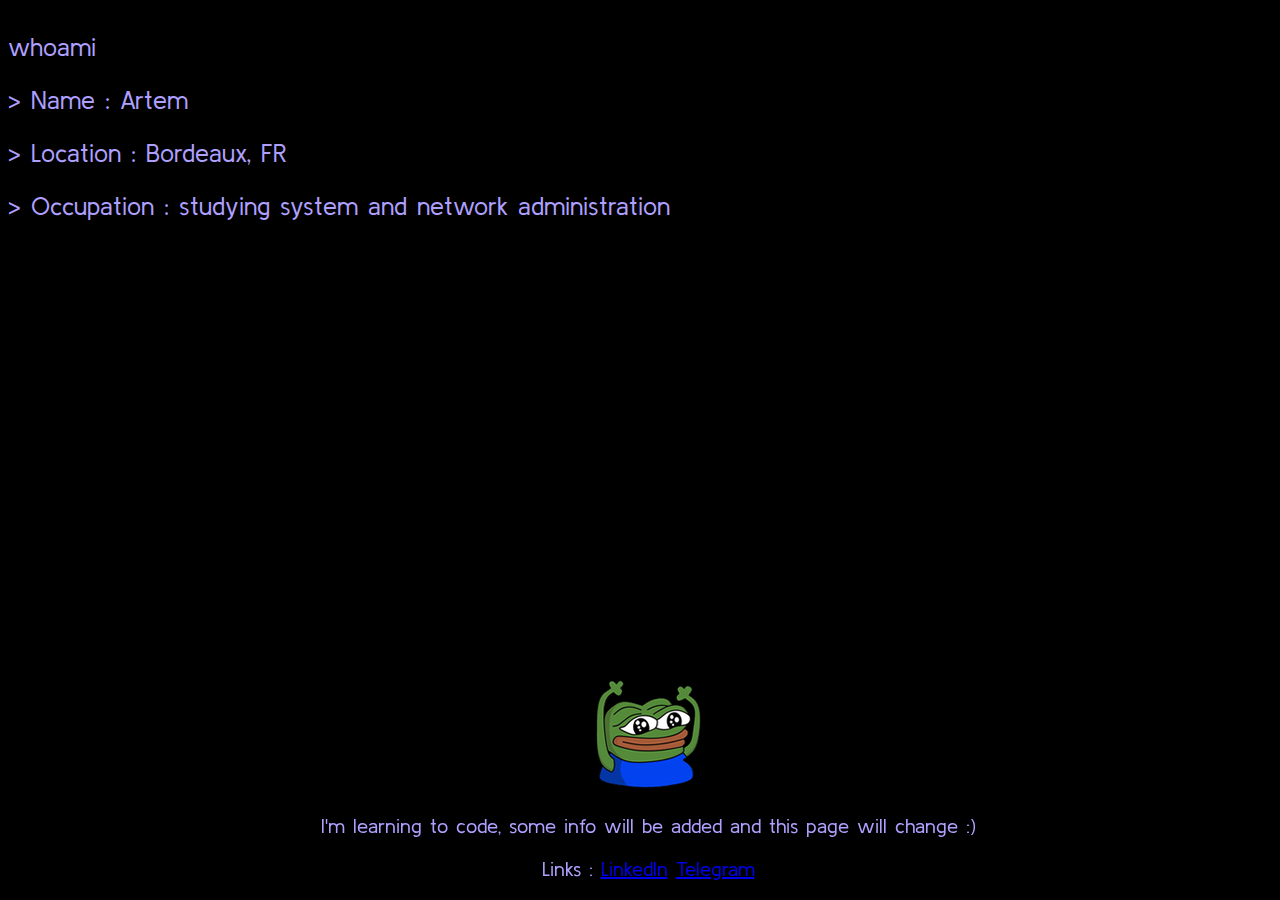
==== commit ee88c0d4: "upload" ====
--- a/index.html
+++ b/index.html
@@ -1,795 +1,29 @@
 <!DOCTYPE html>
-<html lang="en">
-    <head>
-        <meta charset="utf-8">
-        <title>DevFolio - Developer Portfolio Template</title>
-        <meta content="width=device-width, initial-scale=1.0" name="viewport">
-        <meta content="Free Website Template" name="keywords">
-        <meta content="Free Website Template" name="description">
+<html lang="fr">
+  <head>
+    <meta charset="UTF-8">
+    <meta name="a" content="q">
+    <title>arkomi</title>
+    <link rel="stylesheet" href="/style.css">
+  </head>
 
-        <!-- Favicon -->
-        <link href="img/favicon.ico" rel="icon">
+  <body>
+    <div id="head" class="block">
+    </div>
 
-        <!-- Google Font -->
-        <link href="https://fonts.googleapis.com/css2?family=Montserrat:wght@300;400;500;600;700&display=swap" rel="stylesheet">
+    <div id="information" class="block">
+      <p>whoami</p>
+      <p>> Name : Artem</p>
+      <p>> Location : Bordeaux, FR</p>
+      <p>> Occupation : studying system and network administration</p>
+    </div>
 
-        <!-- CSS Libraries -->
-        <link href="https://stackpath.bootstrapcdn.com/bootstrap/4.4.1/css/bootstrap.min.css" rel="stylesheet">
-        <link href="https://cdnjs.cloudflare.com/ajax/libs/font-awesome/5.10.0/css/all.min.css" rel="stylesheet">
-        <link href="lib/animate/animate.min.css" rel="stylesheet">
-        <link href="lib/owlcarousel/assets/owl.carousel.min.css" rel="stylesheet">
-        <link href="lib/lightbox/css/lightbox.min.css" rel="stylesheet">
-
-        <!-- Template Stylesheet -->
-        <link href="css/style.css" rel="stylesheet">
-    </head>
-
-    <body data-spy="scroll" data-target=".navbar" data-offset="51">
-        <!-- Nav Bar Start -->
-        <div class="navbar navbar-expand-lg bg-light navbar-light">
-            <div class="container-fluid">
-                <a href="index.html" class="navbar-brand">DevFolio</a>
-                <button type="button" class="navbar-toggler" data-toggle="collapse" data-target="#navbarCollapse">
-                    <span class="navbar-toggler-icon"></span>
-                </button>
-
-                <div class="collapse navbar-collapse justify-content-between" id="navbarCollapse">
-                    <div class="navbar-nav ml-auto">
-                        <a href="#home" class="nav-item nav-link active">Home</a>
-                        <a href="#about" class="nav-item nav-link">About</a>
-                        <a href="#service" class="nav-item nav-link">Service</a>
-                        <a href="#experience" class="nav-item nav-link">Experience</a>
-                        <a href="#portfolio" class="nav-item nav-link">Portfolio</a>
-                        <a href="#price" class="nav-item nav-link">Price</a>
-                        <a href="#review" class="nav-item nav-link">Review</a>
-                        <a href="#team" class="nav-item nav-link">Team</a>
-                        <a href="#blog" class="nav-item nav-link">Blog</a>
-                        <a href="#contact" class="nav-item nav-link">Contact</a>
-                    </div>
-                </div>
-            </div>
-        </div>
-        <!-- Nav Bar End -->
-
-
-        <!-- Hero Start -->
-        <div class="hero" id="home">
-            <div class="container-fluid">
-                <div class="row align-items-center">
-                    <div class="col-sm-12 col-md-6">
-                        <div class="hero-content">
-                            <div class="hero-text">
-                                <p>I'm</p>
-                                <h1>Kate Winslet</h1>
-                                <h2></h2>
-                                <div class="typed-text">Web Designer, Web Developer, Front End Developer, Apps Designer, Apps Developer</div>
-                            </div>
-                            <div class="hero-btn">
-                                <a class="btn" href="">Hire Me</a>
-                                <a class="btn" href="">Contact Me</a>
-                            </div>
-                        </div>
-                    </div>
-                    <div class="col-sm-12 col-md-6 d-none d-md-block">
-                        <div class="hero-image">
-                            <img src="img/hero.png" alt="Hero Image">
-                        </div>
-                    </div>
-                </div>
-            </div>
-        </div>
-        <!-- Hero End -->
-
-
-        <!-- About Start -->
-        <div class="about wow fadeInUp" data-wow-delay="0.1s" id="about">
-            <div class="container-fluid">
-                <div class="row align-items-center">
-                    <div class="col-lg-6">
-                        <div class="about-img">
-                            <img src="img/about.jpg" alt="Image">
-                        </div>
-                    </div>
-                    <div class="col-lg-6">
-                        <div class="about-content">
-                            <div class="section-header text-left">
-                                <p>Learn About Me</p>
-                                <h2>10 Years Experience</h2>
-                            </div>
-                            <div class="about-text">
-                                <p>
-                                    Lorem ipsum dolor sit amet, consectetur adipiscing elit. Phasellus nec pretium mi. Curabitur facilisis ornare velit non vulputate. Aliquam metus tortor, auctor id gravida
-                                </p>
-                            </div>
-                            <div class="skills">
-                                <div class="skill-name">
-                                    <p>Web Design</p><p>85%</p>
-                                </div>
-                                <div class="progress">
-                                    <div class="progress-bar" role="progressbar" aria-valuenow="85" aria-valuemin="0" aria-valuemax="100"></div>
-                                </div>
-                                <div class="skill-name">
-                                    <p>Web Development</p><p>95%</p>
-                                </div>
-                                <div class="progress">
-                                    <div class="progress-bar" role="progressbar" aria-valuenow="95" aria-valuemin="0" aria-valuemax="100"></div>
-                                </div>
-                                <div class="skill-name">
-                                    <p>Apps Design</p><p>90%</p>
-                                </div>
-                                <div class="progress">
-                                    <div class="progress-bar" role="progressbar" aria-valuenow="90" aria-valuemin="0" aria-valuemax="100"></div>
-                                </div>
-                                <div class="skill-name">
-                                    <p>Apps Development</p><p>85%</p>
-                                </div>
-                                <div class="progress">
-                                    <div class="progress-bar" role="progressbar" aria-valuenow="85" aria-valuemin="0" aria-valuemax="100"></div>
-                                </div>
-                            </div>
-                            <a class="btn" href="">Learn More</a>
-                        </div>
-                    </div>
-                </div>
-            </div>
-        </div>
-        <!-- About End -->
-        
-        
-        <!-- Service Start -->
-        <div class="service" id="service">
-            <div class="container">
-                <div class="section-header text-center wow zoomIn" data-wow-delay="0.1s">
-                    <p>What I do</p>
-                    <h2>Awesome Quality Services</h2>
-                </div>
-                <div class="row">
-                    <div class="col-lg-6 wow fadeInUp" data-wow-delay="0.0s">
-                        <div class="service-item">
-                            <div class="service-icon">
-                                <i class="fa fa-laptop"></i>
-                            </div>
-                            <div class="service-text">
-                                <h3>Web Design</h3>
-                                <p>
-                                    Lorem ipsum dolor sit amet elit. Phase nec preti mi. Curabi facilis ornare velit non
-                                </p>
-                            </div>
-                        </div>
-                    </div>
-                    <div class="col-lg-6 wow fadeInUp" data-wow-delay="0.2s">
-                        <div class="service-item">
-                            <div class="service-icon">
-                                <i class="fa fa-laptop-code"></i>
-                            </div>
-                            <div class="service-text">
-                                <h3>Web Development</h3>
-                                <p>
-                                    Lorem ipsum dolor sit amet elit. Phase nec preti mi. Curabi facilis ornare velit non
-                                </p>
-                            </div>
-                        </div>
-                    </div>
-                    <div class="col-lg-6 wow fadeInUp" data-wow-delay="0.4s">
-                        <div class="service-item">
-                            <div class="service-icon">
-                                <i class="fab fa-android"></i>
-                            </div>
-                            <div class="service-text">
-                                <h3>Apps Design</h3>
-                                <p>
-                                    Lorem ipsum dolor sit amet elit. Phase nec preti mi. Curabi facilis ornare velit non
-                                </p>
-                            </div>
-                        </div>
-                    </div>
-                    <div class="col-lg-6 wow fadeInUp" data-wow-delay="0.6s">
-                        <div class="service-item">
-                            <div class="service-icon">
-                                <i class="fab fa-apple"></i>
-                            </div>
-                            <div class="service-text">
-                                <h3>Apps Development</h3>
-                                <p>
-                                    Lorem ipsum dolor sit amet elit. Phase nec preti mi. Curabi facilis ornare velit non
-                                </p>
-                            </div>
-                        </div>
-                    </div>
-                </div>
-            </div>
-        </div>
-        <!-- Service End -->
-        
-        
-         <!-- Experience Start -->
-        <div class="experience" id="experience">
-            <div class="container">
-                <header class="section-header text-center wow zoomIn" data-wow-delay="0.1s">
-                    <p>My Resume</p>
-                    <h2>Working Experience</h2>
-                </header>
-                <div class="timeline">
-                    <div class="timeline-item left wow slideInLeft" data-wow-delay="0.1s">
-                        <div class="timeline-text">
-                            <div class="timeline-date">2045 - 2050</div>
-                            <h2>Web Developer</h2>
-                            <h4>Soft Agency, San Francisco, CA</h4>
-                            <p>
-                                Lorem ipsum dolor sit amet elit. Aliquam odio dolor, id luctus erat sagittis non. Ut blandit semper pretium.
-                            </p>
-                        </div>
-                    </div>
-                    <div class="timeline-item right wow slideInRight" data-wow-delay="0.1s">
-                        <div class="timeline-text">
-                            <div class="timeline-date">2045 - 2050</div>
-                            <h2>Web Developer</h2>
-                            <h4>Soft Agency, San Francisco, CA</h4>
-                            <p>
-                                Lorem ipsum dolor sit amet elit. Aliquam odio dolor, id luctus erat sagittis non. Ut blandit semper pretium.
-                            </p>
-                        </div>
-                    </div>
-                    <div class="timeline-item left wow slideInLeft" data-wow-delay="0.1s">
-                        <div class="timeline-text">
-                            <div class="timeline-date">2045 - 2050</div>
-                            <h2>Web Developer</h2>
-                            <h4>Soft Agency, San Francisco, CA</h4>
-                            <p>
-                                Lorem ipsum dolor sit amet elit. Aliquam odio dolor, id luctus erat sagittis non. Ut blandit semper pretium.
-                            </p>
-                        </div>
-                    </div>
-                    <div class="timeline-item right wow slideInRight" data-wow-delay="0.1s">
-                        <div class="timeline-text">
-                            <div class="timeline-date">2045 - 2050</div>
-                            <h2>Web Developer</h2>
-                            <h4>Soft Agency, San Francisco, CA</h4>
-                            <p>
-                                Lorem ipsum dolor sit amet elit. Aliquam odio dolor, id luctus erat sagittis non. Ut blandit semper pretium.
-                            </p>
-                        </div>
-                    </div>
-                    <div class="timeline-item left wow slideInLeft" data-wow-delay="0.1s">
-                        <div class="timeline-text">
-                            <div class="timeline-date">2045 - 2050</div>
-                            <h2>Web Developer</h2>
-                            <h4>Soft Agency, San Francisco, CA</h4>
-                            <p>
-                                Lorem ipsum dolor sit amet elit. Aliquam odio dolor, id luctus erat sagittis non. Ut blandit semper pretium.
-                            </p>
-                        </div>
-                    </div>
-                    <div class="timeline-item right wow slideInRight" data-wow-delay="0.1s">
-                        <div class="timeline-text">
-                            <div class="timeline-date">2045 - 2050</div>
-                            <h2>Web Developer</h2>
-                            <h4>Soft Agency, San Francisco, CA</h4>
-                            <p>
-                                Lorem ipsum dolor sit amet elit. Aliquam odio dolor, id luctus erat sagittis non. Ut blandit semper pretium.
-                            </p>
-                        </div>
-                    </div>
-                </div>
-            </div>
-        </div>
-        <!-- Job Experience End -->
-        
-        
-        <!-- Banner Start -->
-        <div class="banner wow zoomIn" data-wow-delay="0.1s">
-            <div class="container">
-                <div class="section-header text-center">
-                    <p>Reasonable Price</p>
-                    <h2>Get A <span>Special</span> Price</h2>
-                </div>
-                <div class="container banner-text">
-                    <p>
-                        Lorem ipsum dolor sit amet, consectetur adipiscing elit. Phasellus nec pretium mi. Curabitur facilisis ornare velit non vulputate. Aliquam metus tortor, auctor id gravida condimentum, viverra quis sem. Curabitur non nisl nec nisi scelerisque maximus. 
-                    </p>
-                    <a class="btn">Pricing Plan</a>
-                </div>
-            </div>
-        </div>
-        <!-- Banner End -->
-
-
-        <!-- Portfolio Start -->
-        <div class="portfolio" id="portfolio">
-            <div class="container">
-                <div class="section-header text-center wow zoomIn" data-wow-delay="0.1s">
-                    <p>My Portfolio</p>
-                    <h2>My Excellent Portfolio</h2>
-                </div>
-                <div class="row">
-                    <div class="col-12">
-                        <ul id="portfolio-filter">
-                            <li data-filter="*" class="filter-active">All</li>
-                            <li data-filter=".filter-1">Web Design</li>
-                            <li data-filter=".filter-2">Mobile Apps</li>
-                            <li data-filter=".filter-3">Game Dev</li>
-                        </ul>
-                    </div>
-                </div>
-                <div class="row portfolio-container">
-                    <div class="col-lg-4 col-md-6 col-sm-12 portfolio-item filter-1 wow fadeInUp" data-wow-delay="0.0s">
-                        <div class="portfolio-wrap">
-                            <div class="portfolio-img">
-                                <img src="img/portfolio-1.jpg" alt="Image">
-                            </div>
-                            <div class="portfolio-text">
-                                <h3>eCommerce Website</h3>
-                                <a class="btn" href="img/portfolio-1.jpg" data-lightbox="portfolio">+</a>
-                            </div>
-                        </div>
-                    </div>
-                    <div class="col-lg-4 col-md-6 col-sm-12 portfolio-item filter-2 wow fadeInUp" data-wow-delay="0.2s">
-                        <div class="portfolio-wrap">
-                            <div class="portfolio-img">
-                                <img src="img/portfolio-2.jpg" alt="Image">
-                            </div>
-                            <div class="portfolio-text">
-                                <h3>Product Landing Page</h3>
-                                <a class="btn" href="img/portfolio-2.jpg" data-lightbox="portfolio">+</a>
-                            </div>
-                        </div>
-                    </div>
-                    <div class="col-lg-4 col-md-6 col-sm-12 portfolio-item filter-3 wow fadeInUp" data-wow-delay="0.4s">
-                        <div class="portfolio-wrap">
-                            <div class="portfolio-img">
-                                <img src="img/portfolio-3.jpg" alt="Image">
-                            </div>
-                            <div class="portfolio-text">
-                                <h3>JavaScript quiz game</h3>
-                                <a class="btn" href="img/portfolio-3.jpg" data-lightbox="portfolio">+</a>
-                            </div>
-                        </div>
-                    </div>
-                    <div class="col-lg-4 col-md-6 col-sm-12 portfolio-item filter-1 wow fadeInUp" data-wow-delay="0.6s">
-                        <div class="portfolio-wrap">
-                            <div class="portfolio-img">
-                                <img src="img/portfolio-4.jpg" alt="Image">
-                            </div>
-                            <div class="portfolio-text">
-                                <h3>JavaScript drawing</h3>
-                                <a class="btn" href="img/portfolio-4.jpg" data-lightbox="portfolio">+</a>
-                            </div>
-                        </div>
-                    </div>
-                    <div class="col-lg-4 col-md-6 col-sm-12 portfolio-item filter-2 wow fadeInUp" data-wow-delay="0.8s">
-                        <div class="portfolio-wrap">
-                            <div class="portfolio-img">
-                                <img src="img/portfolio-5.jpg" alt="Image">
-                            </div>
-                            <div class="portfolio-text">
-                                <h3>Social Mobile Apps</h3>
-                                <a class="btn" href="img/portfolio-5.jpg" data-lightbox="portfolio">+</a>
-                            </div>
-                        </div>
-                    </div>
-                    <div class="col-lg-4 col-md-6 col-sm-12 portfolio-item filter-3 wow fadeInUp" data-wow-delay="1s">
-                        <div class="portfolio-wrap">
-                            <div class="portfolio-img">
-                                <img src="img/portfolio-6.jpg" alt="Image">
-                            </div>
-                            <div class="portfolio-text">
-                                <h3>Company Website</h3>
-                                <a class="btn" href="img/portfolio-6.jpg" data-lightbox="portfolio">+</a>
-                            </div>
-                        </div>
-                    </div>
-                </div>
-            </div>
-        </div>
-        <!-- Portfolio End -->
-        
-        
-        <!-- Banner Start -->
-        <div class="banner wow zoomIn" data-wow-delay="0.1s">
-            <div class="container">
-                <div class="section-header text-center">
-                    <p>Awesome Discount</p>
-                    <h2>Get <span>30%</span> Discount</h2>
-                </div>
-                <div class="container banner-text">
-                    <p>
-                        Lorem ipsum dolor sit amet, consectetur adipiscing elit. Phasellus nec pretium mi. Curabitur facilisis ornare velit non vulputate. Aliquam metus tortor, auctor id gravida condimentum, viverra quis sem. Curabitur non nisl nec nisi scelerisque maximus. 
-                    </p>
-                    <a class="btn">Order Now</a>
-                </div>
-            </div>
-        </div>
-        <!-- Banner End -->
-        
-        
-        <!-- Price Start -->
-        <div class="price" id="price">
-            <div class="container">
-                <div class="section-header text-center wow zoomIn" data-wow-delay="0.1s">
-                    <p>Pricing Plan</p>
-                    <h2>Affordable Price</h2>
-                </div>
-                <div class="row">
-                    <div class="col-md-4 wow fadeInUp" data-wow-delay="0.5s">
-                        <div class="price-item">
-                            <div class="price-header">
-                                <div class="price-title">
-                                    <h2>Basic</h2>
-                                </div>
-                                <div class="price-prices">
-                                    <h2><small>$</small>49<span>/ mo</span></h2>
-                                </div>
-                            </div>
-                            <div class="price-body">
-                                <div class="price-description">
-                                    <ul>
-                                        <li>Bootstrap 4</li>
-                                        <li>Font Awesome 5</li>
-                                        <li>Responsive Design</li>
-                                        <li>Browser Compatibility</li>
-                                        <li>Easy To Use</li>
-                                    </ul>
-                                </div>
-                            </div>
-                            <div class="price-footer">
-                                <div class="price-action">
-                                    <a class="btn" href="">Order Now</a>
-                                </div>
-                            </div>
-                        </div>
-                    </div>
-                    <div class="col-md-4 wow fadeInUp" data-wow-delay="0.0s">
-                        <div class="price-item featured-item">
-                            <div class="price-header">
-                                <div class="price-title">
-                                    <h2>Standard</h2>
-                                </div>
-                                <div class="price-prices">
-                                    <h2><small>$</small>99<span>/ mo</span></h2>
-                                </div>
-                            </div>
-                            <div class="price-body">
-                                <div class="price-description">
-                                    <ul>
-                                        <li>Bootstrap 4</li>
-                                        <li>Font Awesome 5</li>
-                                        <li>Responsive Design</li>
-                                        <li>Browser Compatibility</li>
-                                        <li>Easy To Use</li>
-                                    </ul>
-                                </div>
-                            </div>
-                            <div class="price-footer">
-                                <div class="price-action">
-                                    <a class="btn" href="">Order Now</a>
-                                </div>
-                            </div>
-                        </div>
-                    </div>
-                    <div class="col-md-4 wow fadeInUp" data-wow-delay="0.5s">
-                        <div class="price-item">
-                            <div class="price-header">
-                                <div class="price-title">
-                                    <h2>Premium</h2>
-                                </div>
-                                <div class="price-prices">
-                                    <h2><small>$</small>149<span>/ mo</span></h2>
-                                </div>
-                            </div>
-                            <div class="price-body">
-                                <div class="price-description">
-                                    <ul>
-                                        <li>Bootstrap 4</li>
-                                        <li>Font Awesome 5</li>
-                                        <li>Responsive Design</li>
-                                        <li>Browser Compatibility</li>
-                                        <li>Easy To Use</li>
-                                    </ul>
-                                </div>
-                            </div>
-                            <div class="price-footer">
-                                <div class="price-action">
-                                    <a class="btn" href="">Order Now</a>
-                                </div>
-                            </div>
-                        </div>
-                    </div>
-                </div>
-            </div>
-        </div>
-        <!-- Price End -->
-        
-        
-        <!-- Testimonial Start -->
-        <div class="testimonial wow fadeInUp" data-wow-delay="0.1s" id="review">
-            <div class="container">
-                <div class="testimonial-icon">
-                    <i class="fa fa-quote-left"></i>
-                </div>
-                <div class="owl-carousel testimonials-carousel">
-                    <div class="testimonial-item">
-                        <div class="testimonial-img">
-                            <img src="img/testimonial-1.jpg" alt="Image">
-                        </div>
-                        <div class="testimonial-text">
-                            <p>
-                                Lorem ipsum dolor sit amet consec adipis elit. Etiam accums lacus eget velit tincid, quis suscip justo dictum. Lorem ipsum dolor sit amet consec adipis elit.
-                            </p>
-                            <h3>Customer Name</h3>
-                            <h4>Profession</h4>
-                        </div>
-                    </div>
-                    <div class="testimonial-item">
-                        <div class="testimonial-img">
-                            <img src="img/testimonial-2.jpg" alt="Image">
-                        </div>
-                        <div class="testimonial-text">
-                            <p>
-                                Lorem ipsum dolor sit amet consec adipis elit. Etiam accums lacus eget velit tincid, quis suscip justo dictum. Lorem ipsum dolor sit amet consec adipis elit.
-                            </p>
-                            <h3>Customer Name</h3>
-                            <h4>Profession</h4>
-                        </div>
-                    </div>
-                    <div class="testimonial-item">
-                        <div class="testimonial-img">
-                            <img src="img/testimonial-3.jpg" alt="Image">
-                        </div>
-                        <div class="testimonial-text">
-                            <p>
-                                Lorem ipsum dolor sit amet consec adipis elit. Etiam accums lacus eget velit tincid, quis suscip justo dictum. Lorem ipsum dolor sit amet consec adipis elit.
-                            </p>
-                            <h3>Customer Name</h3>
-                            <h4>Profession</h4>
-                        </div>
-                    </div>
-                </div>
-            </div>
-        </div>
-        <!-- Testimonial End -->
-
-
-        <!-- Team Start -->
-        <div class="team" id="team">
-            <div class="container">
-                <div class="section-header text-center wow zoomIn" data-wow-delay="0.1s">
-                    <p>My Team</p>
-                    <h2>Expert Team Members</h2>
-                </div>
-                <div class="row">
-                    <div class="col-lg-6 wow fadeInUp" data-wow-delay="0.0s">
-                        <div class="team-item">
-                            <div class="team-img">
-                                <img src="img/team-1.jpg" alt="Image">
-                            </div>
-                            <div class="team-text">
-                                <h2>Mollie Ross</h2>
-                                <h4>Web Designer</h4>
-                                <p>
-                                    Lorem ipsum dolor sit amet consec adipis elit. Etiam accum lacus
-                                </p>
-                                <div class="team-social">
-                                    <a class="btn" href=""><i class="fab fa-twitter"></i></a>
-                                    <a class="btn" href=""><i class="fab fa-facebook-f"></i></a>
-                                    <a class="btn" href=""><i class="fab fa-linkedin-in"></i></a>
-                                    <a class="btn" href=""><i class="fab fa-instagram"></i></a>
-                                </div>
-                            </div>
-                        </div>
-                    </div>
-                    <div class="col-lg-6 wow fadeInUp" data-wow-delay="0.2s">
-                        <div class="team-item">
-                            <div class="team-img">
-                                <img src="img/team-2.jpg" alt="Image">
-                            </div>
-                            <div class="team-text">
-                                <h2>Dylan Adams</h2>
-                                <h4>Web Developer</h4>
-                                <p>
-                                    Lorem ipsum dolor sit amet consec adipis elit. Etiam accum lacus
-                                </p>
-                                <div class="team-social">
-                                    <a class="btn" href=""><i class="fab fa-twitter"></i></a>
-                                    <a class="btn" href=""><i class="fab fa-facebook-f"></i></a>
-                                    <a class="btn" href=""><i class="fab fa-linkedin-in"></i></a>
-                                    <a class="btn" href=""><i class="fab fa-instagram"></i></a>
-                                </div>
-                            </div>
-                        </div>
-                    </div>
-                    <div class="col-lg-6 wow fadeInUp" data-wow-delay="0.4s">
-                        <div class="team-item">
-                            <div class="team-img">
-                                <img src="img/team-3.jpg" alt="Image">
-                            </div>
-                            <div class="team-text">
-                                <h2>Jennifer Page</h2>
-                                <h4>Apps Designer</h4>
-                                <p>
-                                    Lorem ipsum dolor sit amet consec adipis elit. Etiam accum lacus
-                                </p>
-                                <div class="team-social">
-                                    <a class="btn" href=""><i class="fab fa-twitter"></i></a>
-                                    <a class="btn" href=""><i class="fab fa-facebook-f"></i></a>
-                                    <a class="btn" href=""><i class="fab fa-linkedin-in"></i></a>
-                                    <a class="btn" href=""><i class="fab fa-instagram"></i></a>
-                                </div>
-                            </div>
-                        </div>
-                    </div>
-                    <div class="col-lg-6 wow fadeInUp" data-wow-delay="0.6s">
-                        <div class="team-item">
-                            <div class="team-img">
-                                <img src="img/team-4.jpg" alt="Image">
-                            </div>
-                            <div class="team-text">
-                                <h2>Josh Dunn</h2>
-                                <h4>Apps Developer</h4>
-                                <p>
-                                    Lorem ipsum dolor sit amet consec adipis elit. Etiam accum lacus
-                                </p>
-                                <div class="team-social">
-                                    <a class="btn" href=""><i class="fab fa-twitter"></i></a>
-                                    <a class="btn" href=""><i class="fab fa-facebook-f"></i></a>
-                                    <a class="btn" href=""><i class="fab fa-linkedin-in"></i></a>
-                                    <a class="btn" href=""><i class="fab fa-instagram"></i></a>
-                                </div>
-                            </div>
-                        </div>
-                    </div>
-                </div>
-            </div>
-        </div>
-        <!-- Team End -->
-        
-        
-        <!-- Contact Start -->
-        <div class="contact wow fadeInUp" data-wow-delay="0.1s" id="contact">
-            <div class="container-fluid">
-                <div class="container">
-                    <div class="row align-items-center">
-                        <div class="col-md-4"></div>
-                        <div class="col-md-8">
-                            <div class="contact-form">
-                                <div id="success"></div>
-                                <form name="sentMessage" id="contactForm" novalidate="novalidate">
-                                    <div class="control-group">
-                                        <input type="text" class="form-control" id="name" placeholder="Your Name" required="required" data-validation-required-message="Please enter your name" />
-                                        <p class="help-block"></p>
-                                    </div>
-                                    <div class="control-group">
-                                        <input type="email" class="form-control" id="email" placeholder="Your Email" required="required" data-validation-required-message="Please enter your email" />
-                                        <p class="help-block"></p>
-                                    </div>
-                                    <div class="control-group">
-                                        <input type="text" class="form-control" id="subject" placeholder="Subject" required="required" data-validation-required-message="Please enter a subject" />
-                                        <p class="help-block"></p>
-                                    </div>
-                                    <div class="control-group">
-                                        <textarea class="form-control" id="message" placeholder="Message" required="required" data-validation-required-message="Please enter your message"></textarea>
-                                        <p class="help-block"></p>
-                                    </div>
-                                    <div>
-                                        <button class="btn" type="submit" id="sendMessageButton">Send Message</button>
-                                    </div>
-                                </form>
-                            </div>
-                        </div>
-                    </div>
-                </div>
-            </div>
-        </div>
-        <!-- Contact End -->
-
-
-        <!-- Blog Start -->
-        <div class="blog" id="blog">
-            <div class="container">
-                <div class="section-header text-center wow zoomIn" data-wow-delay="0.1s">
-                    <p>From Blog</p>
-                    <h2>Latest Articles</h2>
-                </div>
-                <div class="row">
-                    <div class="col-lg-6">
-                        <div class="blog-item wow fadeInUp" data-wow-delay="0.1s">
-                            <div class="blog-img">
-                                <img src="img/blog-1.jpg" alt="Blog">
-                            </div>
-                            <div class="blog-text">
-                                <h2>Lorem ipsum dolor sit amet</h2>
-                                <div class="blog-meta">
-                                    <p><i class="far fa-user"></i>Admin</p>
-                                    <p><i class="far fa-list-alt"></i>Web Design</p>
-                                    <p><i class="far fa-calendar-alt"></i>01-Jan-2045</p>
-                                    <p><i class="far fa-comments"></i>5</p>
-                                </div>
-                                <p>
-                                    Lorem ipsum dolor sit amet elit. Nullam commodo mattis mi. Nullam eu erat lectus. Proin viverra risus vitae luctus. Proin ut ante, vitae sapien. Fusce sem ac erat rhoncus, ornare mattis nisl massa et eros vitae pulvin
-                                </p>
-                                <a class="btn" href="">Read More <i class="fa fa-angle-right"></i></a>
-                            </div>
-                        </div>
-                    </div>
-                    <div class="col-lg-6">
-                        <div class="blog-item wow fadeInUp" data-wow-delay="0.3s">
-                            <div class="blog-img">
-                                <img src="img/blog-2.jpg" alt="Blog">
-                            </div>
-                            <div class="blog-text">
-                                <h2>Lorem ipsum dolor sit amet</h2>
-                                <div class="blog-meta">
-                                    <p><i class="far fa-user"></i>Admin</p>
-                                    <p><i class="far fa-list-alt"></i>Apps Design</p>
-                                    <p><i class="far fa-calendar-alt"></i>01-Jan-2045</p>
-                                    <p><i class="far fa-comments"></i>10</p>
-                                </div>
-                                <p>
-                                    Lorem ipsum dolor sit amet elit. Nullam commodo mattis mi. Nullam eu erat lectus. Proin viverra risus vitae luctus. Proin ut ante, vitae sapien. Fusce sem ac erat rhoncus, ornare mattis nisl massa et eros vitae pulvin
-                                </p>
-                                <a class="btn" href="">Read More <i class="fa fa-angle-right"></i></a>
-                            </div>
-                        </div>
-                    </div>
-                </div>
-            </div>
-        </div>
-        <!-- Blog End -->
-
-
-        <!-- Footer Start -->
-        <div class="footer wow fadeIn" data-wow-delay="0.3s">
-            <div class="container-fluid">
-                <div class="container">
-                    <div class="footer-info">
-                        <h2>Kate Winslet</h2>
-                        <h3>123 Street, New York, USA</h3>
-                        <div class="footer-menu">
-                            <p>+012 345 67890</p>
-                            <p>info@example.com</p>
-                        </div>
-                        <div class="footer-social">
-                            <a href=""><i class="fab fa-twitter"></i></a>
-                            <a href=""><i class="fab fa-facebook-f"></i></a>
-                            <a href=""><i class="fab fa-youtube"></i></a>
-                            <a href=""><i class="fab fa-instagram"></i></a>
-                            <a href=""><i class="fab fa-linkedin-in"></i></a>
-                        </div>
-                    </div>
-                </div>
-                <div class="container copyright">
-                    <p>&copy; <a href="#">Your Site Name</a>, All Right Reserved | Designed By <a href="https://htmlcodex.com">HTML Codex</a></p>
-                </div>
-            </div>
-        </div>
-        <!-- Footer End -->
-        
-        
-        <!-- Back to top button -->
-        <a href="#" class="btn back-to-top"><i class="fa fa-chevron-up"></i></a>
-        
-        
-        <!-- Pre Loader -->
-        <div id="loader" class="show">
-            <div class="loader"></div>
-        </div>
-
-        
-        <!-- JavaScript Libraries -->
-        <script src="https://code.jquery.com/jquery-3.4.1.min.js"></script>
-        <script src="https://stackpath.bootstrapcdn.com/bootstrap/4.4.1/js/bootstrap.bundle.min.js"></script>
-        <script src="lib/easing/easing.min.js"></script>
-        <script src="lib/wow/wow.min.js"></script>
-        <script src="lib/waypoints/waypoints.min.js"></script>
-        <script src="lib/typed/typed.min.js"></script>
-        <script src="lib/owlcarousel/owl.carousel.min.js"></script>
-        <script src="lib/isotope/isotope.pkgd.min.js"></script>
-        <script src="lib/lightbox/js/lightbox.min.js"></script>
-        
-        <!-- Contact Javascript File -->
-        <script src="mail/jqBootstrapValidation.min.js"></script>
-        <script src="mail/contact.js"></script>
-
-        <!-- Template Javascript -->
-        <script src="js/main.js"></script>
-    </body>
-</html>
+      <div id="basdepage"><img src="peepo.png">
+        <p>I'm learning to code, some info will be added and this page will change :)</p>
+          <a>Links :</a>
+          <a href="https://www.linkedin.com/in/komisarov-artem/">LinkedIn</a>
+          <a href="https://t.me/hgtvm">Telegram</a>
+        </p>
+      </div>
+  </body>
+</html>--- a/style.css
+++ b/style.css
@@ -0,0 +1,37 @@
+@import url('https://fonts.googleapis.com/css2?family=Kulim+Park:wght@700&display=swap');
+@import "nullstyle.scss";
+
+body {
+    color:rgb(175, 160, 255);
+    font-family: "Kulim Park";
+    background-color: black;
+}
+
+div.block{
+    display: block;
+    text-align: center;
+    align-content: center;
+    justify-content: center;
+    font-size: 20px;
+}
+
+.block a{
+    display: inline-block;
+    text-align: center;
+    padding: 0px 20px 0px 20px;
+    font-size: 30px;
+}
+
+#basdepage {
+    position: fixed;
+    bottom: 0;
+    width: 100%;
+    text-align: center;
+    font-size: 20px;
+}
+
+#information{
+    font-size: 25px;
+    text-align: left;
+    display: block;
+}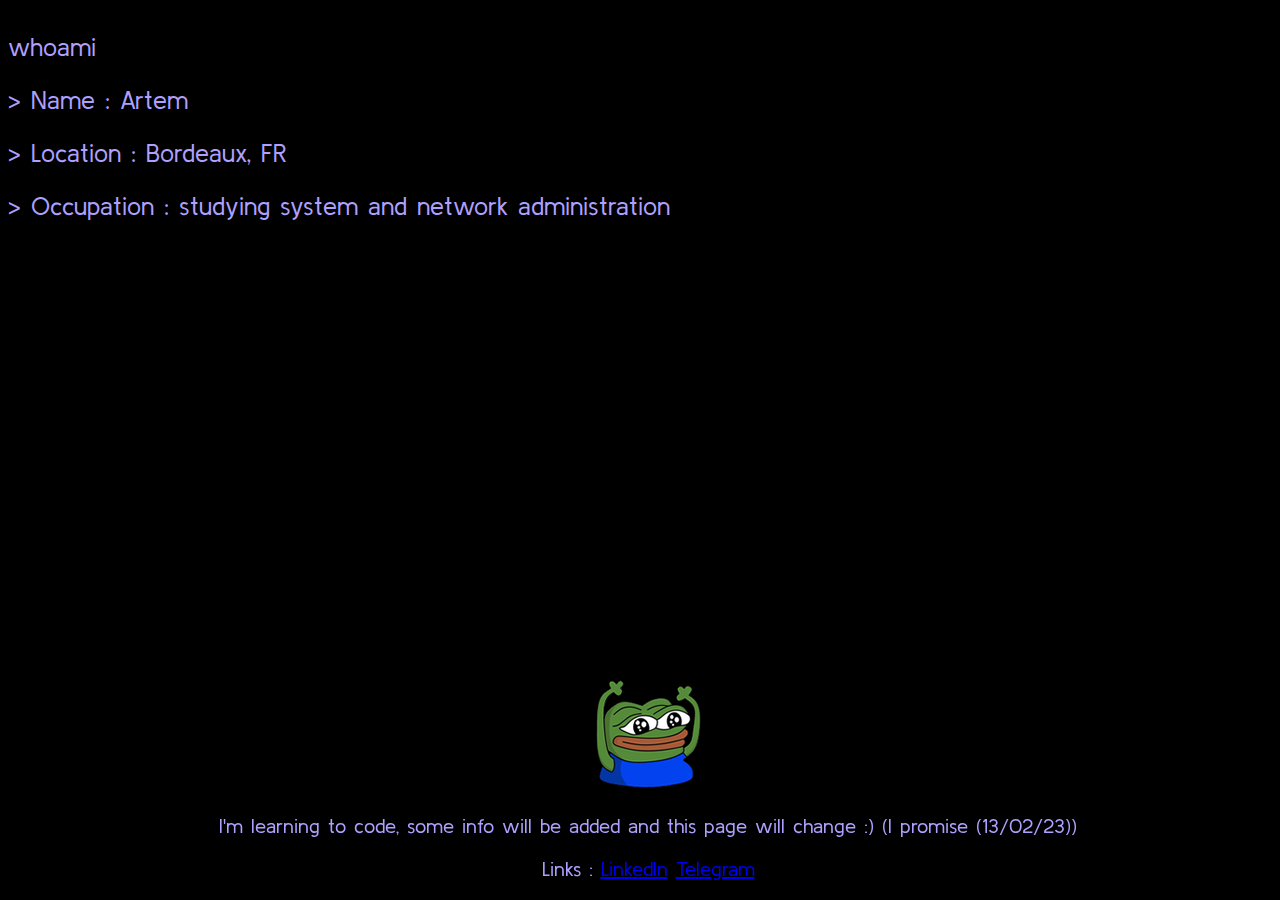
==== commit 49df2d09: "Update index.html" ====
--- a/index.html
+++ b/index.html
@@ -4,7 +4,7 @@
     <meta charset="UTF-8">
     <meta name="a" content="q">
     <title>arkomi</title>
-    <link rel="stylesheet" href="/style.css">
+    <link rel="stylesheet" href="css/style.css">
   </head>
 
   <body>
@@ -18,12 +18,12 @@
       <p>> Occupation : studying system and network administration</p>
     </div>
 
-      <div id="basdepage"><img src="peepo.png">
-        <p>I'm learning to code, some info will be added and this page will change :)</p>
+      <div id="basdepage"><img src="img/peepo.png">
+        <p>I'm learning to code, some info will be added and this page will change :) (I promise (13/02/23))</p>
           <a>Links :</a>
           <a href="https://www.linkedin.com/in/komisarov-artem/">LinkedIn</a>
           <a href="https://t.me/hgtvm">Telegram</a>
         </p>
       </div>
   </body>
-</html>+</html>
--- a/css/style.css
+++ b/css/style.css
@@ -0,0 +1,37 @@
+@import url('https://fonts.googleapis.com/css2?family=Kulim+Park:wght@700&display=swap');
+@import "nullstyle.scss";
+
+body {
+    color:rgb(175, 160, 255);
+    font-family: "Kulim Park";
+    background-color: black;
+}
+
+div.block{
+    display: block;
+    text-align: center;
+    align-content: center;
+    justify-content: center;
+    font-size: 20px;
+}
+
+.block a{
+    display: inline-block;
+    text-align: center;
+    padding: 0px 20px 0px 20px;
+    font-size: 30px;
+}
+
+#basdepage {
+    position: fixed;
+    bottom: 0;
+    width: 100%;
+    text-align: center;
+    font-size: 20px;
+}
+
+#information{
+    font-size: 25px;
+    text-align: left;
+    display: block;
+}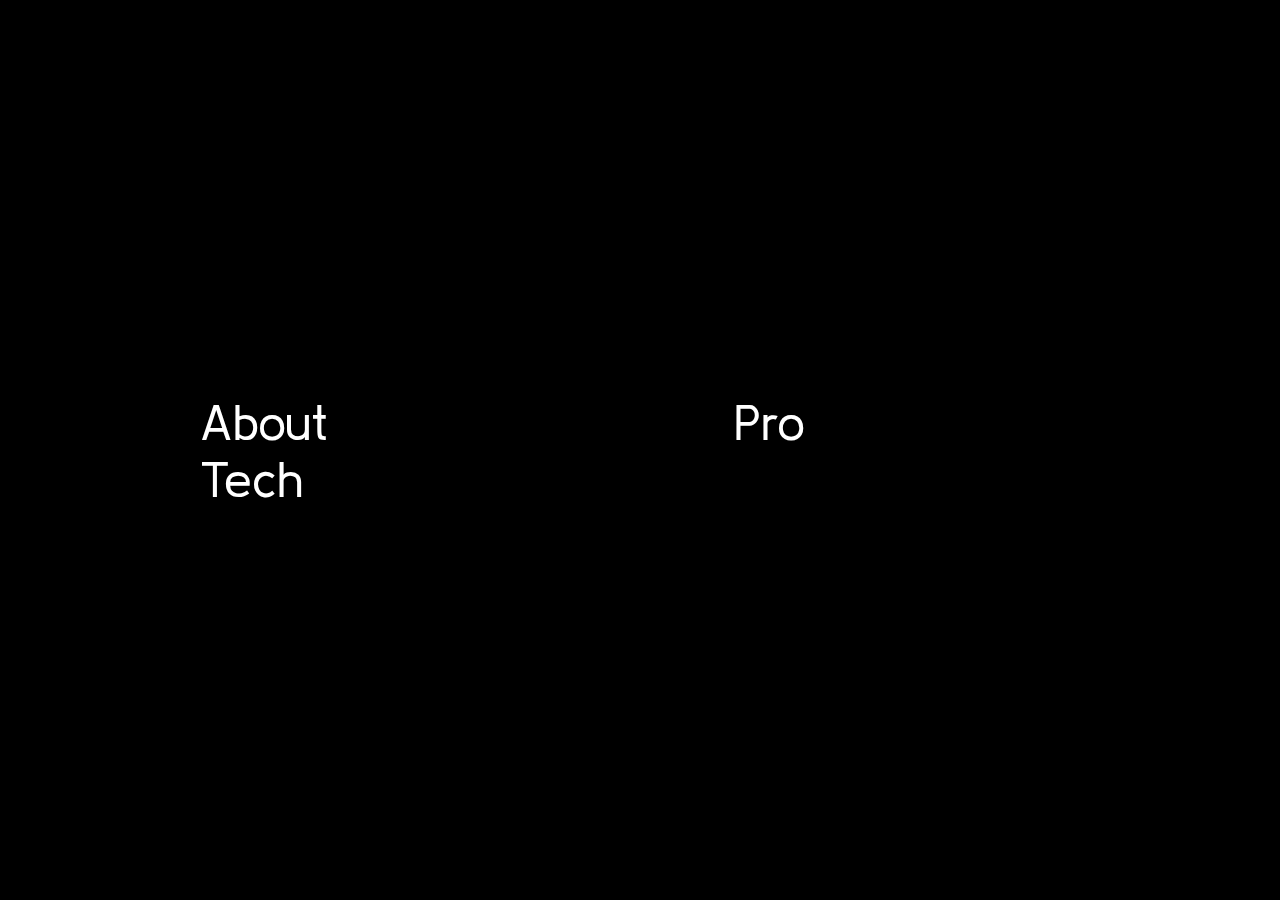
==== commit e1e0ce41: "v2 upd" ====
--- a/index.html
+++ b/index.html
@@ -1,29 +1,41 @@
 <!DOCTYPE html>
-<html lang="fr">
+<html>
   <head>
-    <meta charset="UTF-8">
-    <meta name="a" content="q">
-    <title>arkomi</title>
-    <link rel="stylesheet" href="css/style.css">
+    <link rel="stylesheet" type="text/css" href="/styles/styles.css"/>
+    <link href="https://cdn.lineicons.com/2.0/LineIcons.css" rel="stylesheet" />
+    <style>
+      @import url("https://fonts.googleapis.com/css?family=Kulim+Park&display=swap");
+    </style>
   </head>
 
   <body>
-    <div id="head" class="block">
+    <div class="container">
+      <section class="content">
+        <div class="maincontent">
+          <a href="about.html">About</a>
+          <a href="pro.html">Pro</a>
+          <a href="tech.html">Tech</a>
+        </div>
+      </section>
+      <footer>
+        <ul class="footer-icons">
+          <li>
+            <a href="https://discord.com/users/152869764870569985"
+              ><i class="lni lni-discord"></i
+            ></a>
+          </li>
+          <li>
+            <a href="https://t.me/hgtvm"
+              ><i class="lni lni-telegram-original"></i
+            ></a>
+          </li>
+          <li>
+            <a href="https://linkedin.com/in/komisarov-artem/"
+              ><i class="lni lni-linkedin-original"></i
+            ></a>
+          </li>
+        </ul>
+      </footer>
     </div>
-
-    <div id="information" class="block">
-      <p>whoami</p>
-      <p>> Name : Artem</p>
-      <p>> Location : Bordeaux, FR</p>
-      <p>> Occupation : studying system and network administration</p>
-    </div>
-
-      <div id="basdepage"><img src="img/peepo.png">
-        <p>I'm learning to code, some info will be added and this page will change :) (I promise (13/02/23))</p>
-          <a>Links :</a>
-          <a href="https://www.linkedin.com/in/komisarov-artem/">LinkedIn</a>
-          <a href="https://t.me/hgtvm">Telegram</a>
-        </p>
-      </div>
   </body>
-</html>
+</html>--- a/styles/styles.css
+++ b/styles/styles.css
@@ -0,0 +1,80 @@
+html, body {
+  margin: 0;
+  padding: 0;
+  height: 100%;
+  font-family: "Kulim Park", sans-serif;
+  background-color: #000;
+  color: #fff;
+}
+
+a {
+  color: #ffffff;
+  text-decoration: none;
+}
+
+a:hover {
+  text-decoration: underline;
+}
+
+footer {
+  position: fixed;
+  bottom: 0;
+  left: 0;
+  width: 100%;
+  background-color: #000;
+  color: #fff;
+  text-align: center;
+  padding: 10px;
+}
+
+.footer-icons {
+  list-style: none;
+  padding: 0;
+  margin: 0;
+  display: flex;
+  justify-content: center;
+  align-items: center;
+}
+
+.footer-icons li {
+  margin: 10px;
+  font-size: 25px;
+}
+
+@media only screen and (max-width: 768px) {
+  .maincontent {
+    display: flex;
+    flex-direction: column; /* Change to vertical layout */
+    align-items: center;
+  }
+  
+  .maincontent a {
+    margin: 30px; /* Adjust margins for mobile */
+    font-size: 30px; /* Adjust font size for mobile */
+  }
+
+  .footer-icons li {
+    margin: 5px; /* Adjust margins for mobile */
+    font-size: 24px; /* Adjust font size for mobile */
+  }
+}
+
+.container {
+  min-height: 100%;
+  display: flex;
+  flex-direction: column;
+}
+
+.content {
+  flex-grow: 1;
+  display: flex;
+  justify-content: center;
+  align-items: center;
+}
+
+.maincontent a {
+  margin: 0 200px;
+  text-decoration: none;
+  color: #fff;
+  font-size: 50px;
+}